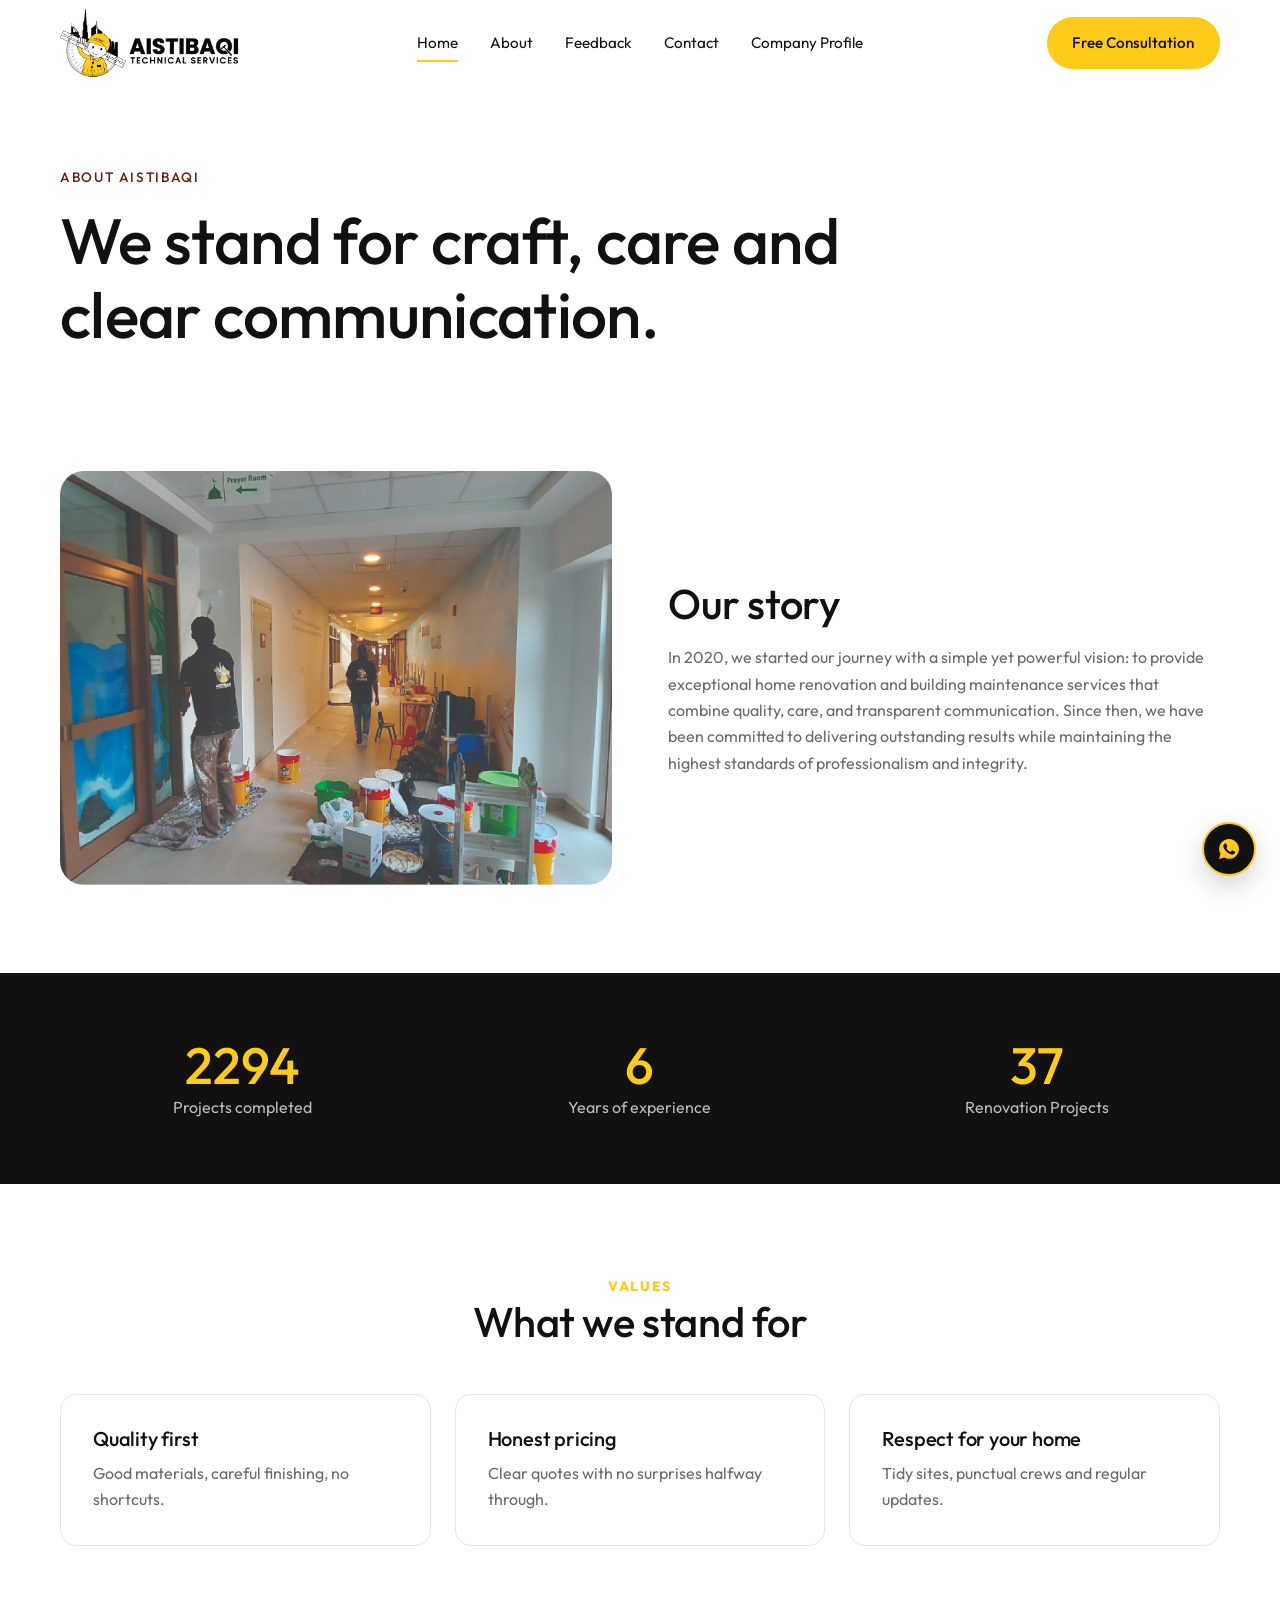
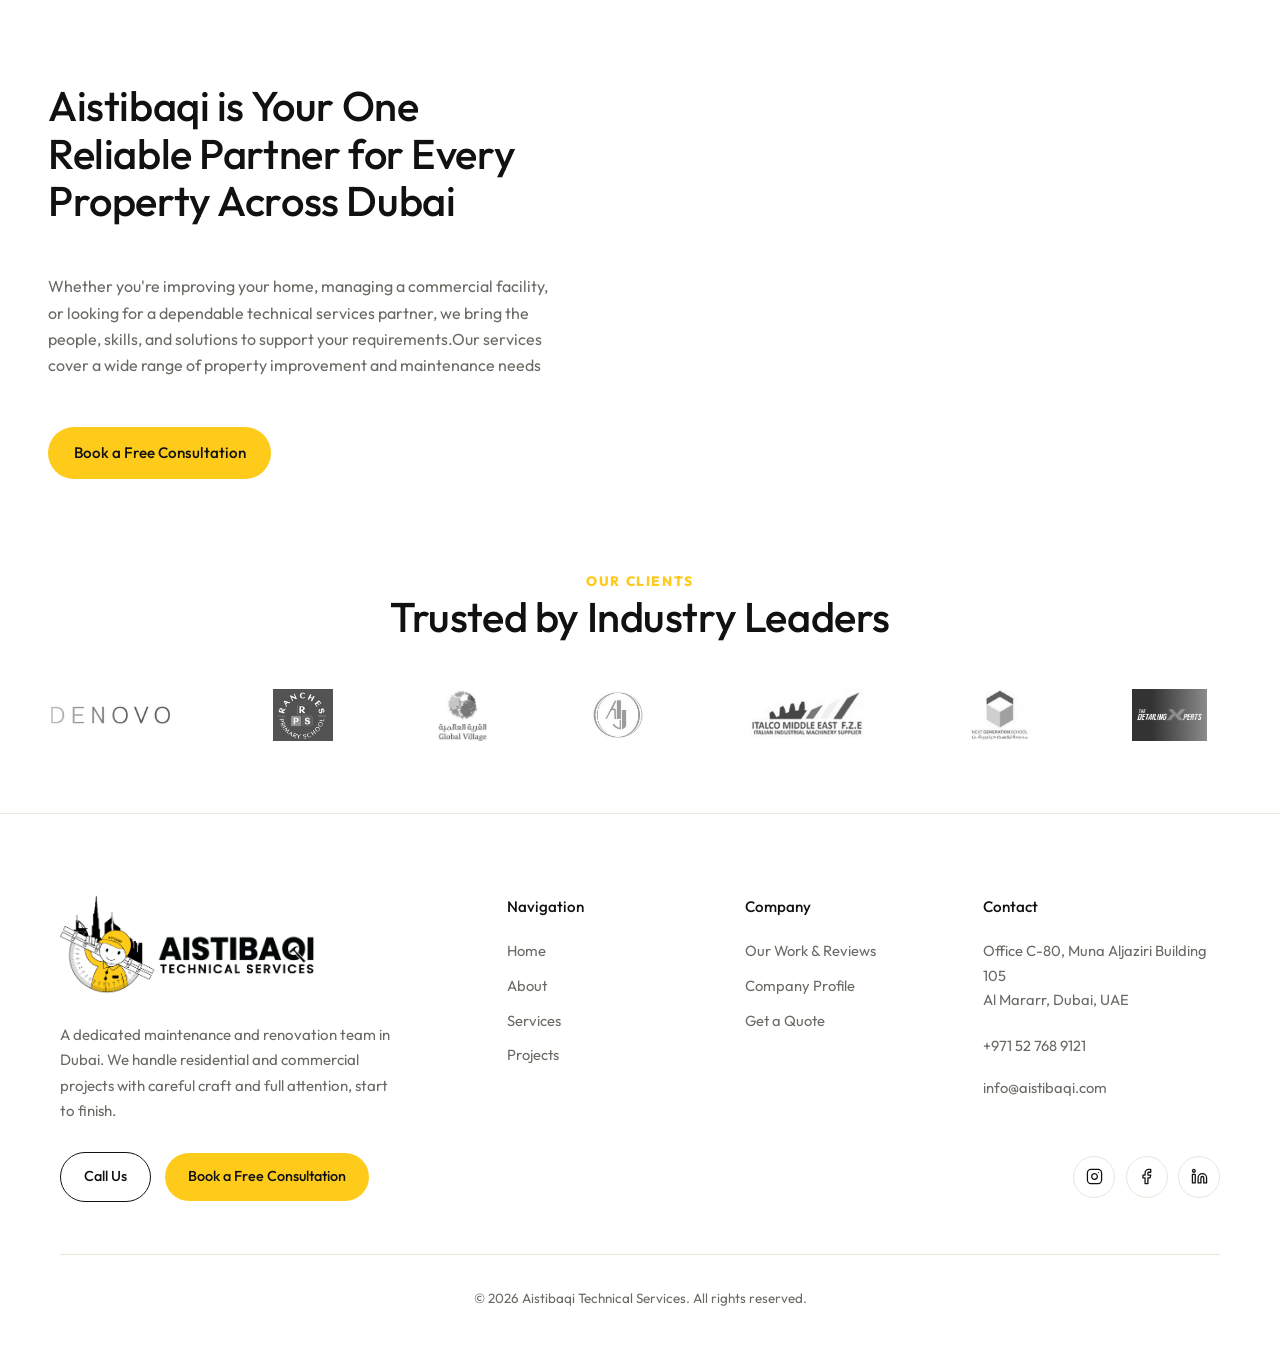
==== about.html @ c73f9abb "Add-AboutPage" ====
<!DOCTYPE html>
<html lang="en">
<head>
  <meta charset="UTF-8">
  <meta name="viewport" content="width=device-width, initial-scale=1">
  <title>Your Brand | Home Renovation</title>
  <link rel="preconnect" href="https://fonts.googleapis.com">
  <link rel="preconnect" href="https://fonts.gstatic.com" crossorigin>
  <link href="https://fonts.googleapis.com/css2?family=Outfit:wght@300;400;500;600&display=swap" rel="stylesheet">
  <link rel="stylesheet" href="css/style.css">
</head>
<body>

<header class="site-header">
  <div class="container nav">
    <a href="index.html" class="logo"><img src="images/logo-for-web.png" alt="Aistibaqi Technical Services Logo" style="width: 50%; height: auto;"></a>

    <nav class="nav-links">
      <a href="index.html" class="active">Home</a>
      <a href="about.html">About</a>
      <a href="feedback.html">Feedback</a>
      <a href="contact.html">Contact</a>
      <a href="files/company-profile.pdf" target="_blank" rel="noopener">Company Profile</a>
      <a href="contact.html" class="btn btn-yellow nav-cta-mobile">Free Consultation</a>
    </nav>

    <a href="contact.html" class="btn btn-yellow nav-cta">Free Consultation</a>

    <button class="nav-toggle" aria-label="Menu" aria-expanded="false"><span></span><span></span></button>
  </div>
</header>

<main>
  <section class="page-hero">
    <div class="container">
      <span class="eyebrow reveal">About Aistibaqi</span>
      <h1 class="reveal" style="--d:.1s">We stand for craft, care and clear communication.</h1>
    </div>
  </section>

  <section class="section">
    <div class="container split">
      <div class="reveal"><img class="rounded" src="images/about.jpg" alt="Our team at work"></div>
      <div class="reveal" style="--d:.15s">
        <h2>Our story</h2>
        <p>In 2020, we started our journey with a simple yet powerful vision: to provide exceptional home renovation and building maintenance services that combine quality, care, and transparent communication. Since then, we have been committed to delivering outstanding results while maintaining the highest standards of professionalism and integrity.</p>
      </div>
    </div>
  </section>

  <section class="stats">
    <div class="container stats-grid">
      <div class="reveal"><b data-count="2500">0</b><span>Projects completed</span></div>
      <div class="reveal" style="--d:.1s"><b data-count="6">0</b><span>Years of experience</span></div>
      <div class="reveal" style="--d:.2s"><b data-count="40">0</b><span>Renovation Projects</span></div>
    </div>
  </section>

  <section class="section">
    <div class="container">
      <div class="section-head reveal"><span class="eyebrow">Values</span><h2>What we stand for</h2></div>
      <div class="cards-3">
        <article class="card reveal"><h3>Quality first</h3><p>Good materials, careful finishing, no shortcuts.</p></article>
        <article class="card reveal" style="--d:.1s"><h3>Honest pricing</h3><p>Clear quotes with no surprises halfway through.</p></article>
        <article class="card reveal" style="--d:.2s"><h3>Respect for your home</h3><p>Tidy sites, punctual crews and regular updates.</p></article>
      </div>
    </div>
  </section>
</main>

<section>
  <div style=" padding:3rem 3rem;  max-width: 600px;"><h2>Aistibaqi is Your One Reliable Partner for Every Property Across Dubai</h2>
    <div style="padding: 3rem 0rem"><p>Whether you're improving your home, managing a commercial facility, or looking for a dependable technical services partner, we bring the people, skills, and solutions to support your requirements.Our services cover a wide range of property improvement and maintenance needs</p>
</div>
  <a href="contact.html" class="btn btn-yellow">Book a Free Consultation</a></div>
</section>

<!-- CLIENT LOGOS -->
  <section class="clients-section">
    <div class="container">
      <div class="section-head reveal">
        <span class="eyebrow">Our Clients</span>
        <h2>Trusted by Industry Leaders</h2>
      </div>
    </div>
    <div class="logo-marquee" aria-label="Our Clients">
      <div class="logo-track">
        <!-- Original set: replace src with your client logo files -->
        <div class="client-logo"><img src="images/client-1.jpg" alt="Client 1"></div>
        <div class="client-logo"><img src="images/client-2.jpg" alt="Client 2"></div>
        <div class="client-logo"><img src="images/client-3.jpg" alt="Client 3"></div>
        <div class="client-logo"><img src="images/client-4.jpg" alt="Client 4"></div>
        <div class="client-logo"><img src="images/client-5.jpg" alt="Client 5"></div>
        <div class="client-logo"><img src="images/client-6.jpg" alt="Client 6"></div>
        <div class="client-logo"><img src="images/client-7.jpg" alt="Client 7"></div>
        <div class="client-logo"><img src="images/client-8.jpg" alt="Client 8"></div>
        <div class="client-logo"><img src="images/client-9.jpg" alt="Client 9"></div>
        <div class="client-logo"><img src="images/client-10.jpg" alt="Client 10"></div>
        <div class="client-logo"><img src="images/client-11.jpg" alt="Client 11"></div>
        <div class="client-logo"><img src="images/client-12.jpg" alt="Client 12"></div>

        
        <!-- Duplicate set for seamless infinite scrolling (keep matching the first set) -->
        <div class="client-logo" aria-hidden="true"><img src="images/client-1.jpg" alt=""></div>
        <div class="client-logo" aria-hidden="true"><img src="images/client-2.jpg" alt=""></div>
        <div class="client-logo" aria-hidden="true"><img src="images/client-3.jpg" alt=""></div>
        <div class="client-logo" aria-hidden="true"><img src="images/client-4.jpg" alt=""></div>
        <div class="client-logo" aria-hidden="true"><img src="images/client-5.jpg" alt=""></div>
        <div class="client-logo" aria-hidden="true"><img src="images/client-6.jpg" alt=""></div>
        <div class="client-logo" aria-hidden="true"><img src="images/client-7.jpg" alt=""></div>
        <div class="client-logo" aria-hidden="true"><img src="images/client-8.jpg" alt=""></div>
        <div class="client-logo" aria-hidden="true"><img src="images/client-9.jpg" alt=""></div>
        <div class="client-logo" aria-hidden="true"><img src="images/client-10.jpg" alt=""></div>
        <div class="client-logo" aria-hidden="true"><img src="images/client-11.jpg" alt=""></div>
        <div class="client-logo" aria-hidden="true"><img src="images/client-12.jpg" alt=""></div>
      </div>
    </div>
  </section>

<!-- <footer class="site-footer">
  <div class="container footer-grid">
    <div>
      <a href="index.html" class="logo light">Your<span>Brand</span></a>
      <p>Thoughtful kitchen, bathroom and whole-home renovations.</p>
    </div>
    <div>
      <h4>Pages</h4>
      <a href="index.html">Home</a><a href="about.html">About</a>
      <a href="feedback.html">Feedback</a><a href="contact.html">Contact</a>
    </div>
    <div>
      <h4>Contact</h4>
      <p>hello@yourbrand.com<br>+00 000 0000000</p>
      <div class="socials">
        <a href="https://instagram.com/yourhandle" target="_blank" rel="noopener">Instagram</a>
        <a href="https://facebook.com/yourpage" target="_blank" rel="noopener">Facebook</a>
      </div>
    </div>
  </div>
  <div class="container copyright">© <span id="year"></span> Your Brand. All rights reserved.</div>
</footer> -->


<footer class="site-footer">
  <div class="container">
    <!-- Top 4-Column Row -->
    <div class="footer-top">
      <!-- Column 1: Logo & Description -->
      <div class="footer-brand reveal">
        <a href="index.html" class="footer-logo">
          <img src="images/logo-for-web.png" alt="Aistibaqi Technical Services">
        </a>
        <p class="footer-desc">
          A dedicated maintenance and renovation team in Dubai. We handle residential and commercial projects with careful craft and full attention, start to finish.
        </p>
      </div>

      <!-- Column 2: Navigation -->
      <div class="footer-col reveal" style="--d:.08s">
        <h4>Navigation</h4>
        <a href="index.html">Home</a>
        <a href="about.html">About</a>
        <a href="index.html#services">Services</a>
        <a href="index.html#work">Projects</a>
      </div>

      <!-- Column 3: Company -->
      <div class="footer-col reveal" style="--d:.16s">
        <h4>Company</h4>
        <a href="feedback.html">Our Work & Reviews</a>
        <a href="files/Company-Profile.pdf" target="_blank" rel="noopener">Company Profile</a>
        <a href="contact.html">Get a Quote</a>
      </div>

      <!-- Column 4: Contact -->
      <div class="footer-col footer-contact-col reveal" style="--d:.24s">
        <h4>Contact</h4>
        <p class="footer-address">
          Office C-80, Muna Aljaziri Building 105<br>
          Al Mararr, Dubai, UAE
        </p>
        <a href="tel:+971527689121" class="footer-spaced">+971 52 768 9121</a>
        <a href="mailto:info@aistibaqi.com" class="footer-spaced">info@aistibaqi.com</a>
      </div>
    </div>

    <!-- Action Bar: Buttons on Left (aligned under logo text) + Social Icons on Right -->
    <div class="footer-action-row reveal" style="--d:.15s">
      <div class="footer-buttons">
        <a href="tel:+971527689121" class="btn btn-ghost">Call Us</a>
        <a href="contact.html" class="btn btn-yellow">Book a Free Consultation</a>
      </div>

      <div class="footer-circles">
        <a href="https://instagram.com/aistibaqi" target="_blank" rel="noopener" aria-label="Instagram">
          <svg viewBox="0 0 24 24" width="17" height="17" fill="none" stroke="currentColor" stroke-width="1.8" stroke-linecap="round" stroke-linejoin="round" aria-hidden="true">
            <rect x="2" y="2" width="20" height="20" rx="5" ry="5"></rect>
            <path d="M16 11.37A4 4 0 1 1 12.63 8 4 4 0 0 1 16 11.37z"></path>
            <line x1="17.5" y1="6.5" x2="17.51" y2="6.5"></line>
          </svg>
        </a>
        <a href="https://facebook.com/aistibaqi" target="_blank" rel="noopener" aria-label="Facebook">
          <svg viewBox="0 0 24 24" width="17" height="17" fill="none" stroke="currentColor" stroke-width="1.8" stroke-linecap="round" stroke-linejoin="round" aria-hidden="true">
            <path d="M18 2h-3a5 5 0 0 0-5 5v3H7v4h3v8h4v-8h3l1-4h-4V7a1 1 0 0 1 1-1h3z"></path>
          </svg>
        </a>
        <a href="https://linkedin.com" target="_blank" rel="noopener" aria-label="LinkedIn">
          <svg viewBox="0 0 24 24" width="17" height="17" fill="none" stroke="currentColor" stroke-width="1.8" stroke-linecap="round" stroke-linejoin="round" aria-hidden="true">
            <path d="M16 8a6 6 0 0 1 6 6v7h-4v-7a2 2 0 0 0-2-2 2 2 0 0 0-2 2v7h-4v-7a6 6 0 0 1 6-6z"></path>
            <rect x="2" y="9" width="4" height="12"></rect>
            <circle cx="4" cy="4" r="2"></circle>
          </svg>
        </a>
      </div>
    </div>

    <!-- Bottom Centered Copyright -->
    <div class="copyright reveal" style="--d:.2s">
      © <span id="year"></span> Aistibaqi Technical Services. All rights reserved.
    </div>
  </div>
</footer>

<!-- Floating WhatsApp Button -->
<a href="https://wa.me/971527689121" class="whatsapp-float" target="_blank" rel="noopener" aria-label="Chat on WhatsApp">
  <svg viewBox="0 0 24 24" width="24" height="24" fill="currentColor" aria-hidden="true">
    <path d="M12.04 2C6.58 2 2.13 6.45 2.13 11.91c0 1.75.46 3.45 1.32 4.95L2.05 22l5.25-1.38c1.45.79 3.08 1.21 4.74 1.21 5.46 0 9.91-4.45 9.91-9.91C21.95 6.45 17.5 2 12.04 2zm5.82 14.01c-.24.68-1.41 1.3-1.95 1.38-.5.08-1.13.11-1.83-.11-.42-.13-.96-.31-1.65-.61-2.9-1.25-4.8-4.18-4.94-4.37-.15-.19-1.18-1.57-1.18-3s.75-2.13 1.01-2.42c.27-.29.58-.36.77-.36.19 0 .39 0 .56.01.18.01.42-.07.66.5.24.58.82 2 .89 2.15.07.15.12.32.02.51-.1.19-.15.31-.29.48-.15.17-.31.38-.44.51-.15.15-.3.31-.13.61.17.29.76 1.25 1.63 2.02 1.12 1 2.06 1.31 2.35 1.46.29.15.46.12.63-.07.17-.19.73-.85.92-1.14.19-.29.39-.24.66-.15.27.1 1.7.8 1.99.95.29.15.49.22.56.34.07.12.07.7-.17 1.38z"/>
  </svg>
</a>


<script src="js/main.js"></script>
</body>
</html>
---- css/style.css ----
:root{
  --yellow:#ffcb1b; --black:#111111; --accent:#661F07;
  --bg:#ffffff; --alt:#f7f5ef; --muted:#6a6a64; --line:#e9e6dc;
  --radius:16px; --ease:cubic-bezier(.2,.7,.2,1);
}
*{box-sizing:border-box;margin:0;padding:0}
html{scroll-behavior:smooth}
body{font-family:'Outfit',sans-serif;font-weight:400;color:var(--black);background:var(--bg);line-height:1.65}
img{max-width:100%;display:block}
a{color:inherit;text-decoration:none}
.container{width:min(1160px,92%);margin-inline:auto}
.narrow{width:min(680px,92%)}
.center{text-align:center;margin-top:2rem}

/* Scroll reveal */
.reveal{opacity:0;transform:translateY(26px);transition:opacity .9s var(--ease),transform .9s var(--ease);transition-delay:var(--d,0s)}
.reveal.in{opacity:1;transform:none}

h1,h2,h3{font-weight:500;line-height:1.15;letter-spacing:-.01em}
h1{font-size:clamp(2.3rem,5.5vw,4rem)}
h1 em{font-style:normal;background:linear-gradient(transparent 62%,var(--yellow) 62%)}
h2{font-size:clamp(1.8rem,3.5vw,2.6rem)}
h3{font-size:1.25rem}
p{color:var(--muted)}
.lead{font-size:1.15rem;max-width:520px;margin:1.2rem 0 2rem}
.eyebrow{display:inline-block;font-size:.85rem;font-weight:500;letter-spacing:.12em;text-transform:uppercase;color:var(--accent);margin-bottom:1rem}

/* Buttons */
.btn{display:inline-block;padding:.85rem 1.6rem;border-radius:999px;font-weight:500;font-size:.95rem;transition:transform .3s var(--ease),background .3s,box-shadow .3s,color .3s}
.btn:hover{transform:translateY(-3px)}
.btn-yellow{background:var(--yellow);color:var(--black)}
.btn-yellow:hover{box-shadow:0 10px 24px rgba(255,203,27,.45)}
.btn-black{background:var(--black);color:#fff}
.btn-black:hover{background:var(--accent)}
.btn-ghost{border:1.5px solid var(--black)}
.btn-ghost:hover{background:var(--black);color:#fff}
.actions{display:flex;gap:1rem;flex-wrap:wrap}

/* Header */
.site-header{position:static;top:0;z-index:50;background:rgba(255, 255, 255, 0.635);backdrop-filter:blur(12px);transition:box-shadow .3s,padding .3s}
.site-header.scrolled{box-shadow:0 2px 20px rgba(0,0,0,.06)}
.nav{display:grid;grid-template-columns:1fr auto 1fr;align-items:center;padding:0.5rem 0 0.3rem 0}
.nav .nav-cta{justify-self:end}
.nav-cta-mobile{display:none}
.logo span{color:var(--accent)}
.logo.light{color:#fff}
.logo.light span{color:var(--yellow)}
.logo img {
  width: clamp(180px, 10vw + 50px, 220px); /* MIN 80px, MAX 140px */
  height: auto;                          /* Keeps proportions intact */
  display: block;
}
.nav-links{display:flex;align-items:center;gap:2rem}
.nav-links a:not(.btn){position:relative;font-size:.95rem}
.nav-links a:not(.btn)::after{content:"";position:absolute;left:0;bottom:-6px;height:2px;width:0;background:var(--yellow);transition:width .35s var(--ease)}
.nav-links a:not(.btn):hover::after,.nav-links a.active::after{width:100%}
.nav-toggle{display:none;flex-shrink:0;background:none;border:0;width:32px;height:32px;position:relative;cursor:pointer}
.nav-toggle span{position:absolute;left:4px;right:4px;height:2px;background:var(--black);transition:.3s var(--ease)}
.nav-toggle span:first-child{top:11px}
.nav-toggle span:last-child{top:19px}
.nav-toggle[aria-expanded="true"] span:first-child{top:15px;transform:rotate(45deg)}
.nav-toggle[aria-expanded="true"] span:last-child{top:15px;transform:rotate(-45deg)}

/* Hero */
.hero{padding:0.5rem 0 5rem}
.hero-grid{display:grid;grid-template-columns:1.05fr 1fr;gap:3.5rem;align-items:start; margin-top:4rem}
.hero h1{font-size:clamp(2rem, 4.5vw, 2.5rem);line-height:1;font-weight:600;line-height:1.1}
.lead {font-size:1rem;line-height:1.4}
.hero-media{position:relative;max-width:500px;width:100%;justify-self:center; align-items:center;margin-top:2rem}
.hero-media img{width:100%;object-fit:cover;border-radius:8px;background:var(--alt)}
.badge{position:absolute;left:-1.5rem;bottom:2rem;background:var(--yellow);padding:1.1rem 1.4rem;border-radius:var(--radius);display:flex;flex-direction:column;box-shadow:0 14px 34px rgba(0,0,0,.14)}
.badge strong{font-size:2rem;font-weight:600;line-height:1}
.badge span{font-size:.85rem}
.float{animation:float 5s ease-in-out infinite}
@keyframes float{50%{transform:translateY(-10px)}}


/* Hero Stats Bar */
.hero-stats{padding:2.5rem 0 3.5rem}
.hero-stats-grid{display:flex;justify-content:space-between;align-items:center;flex-wrap:wrap;gap:1.5rem 2.5rem}
.stat-item{display:flex;align-items:baseline;gap:.55rem}
.stat-item b{font-size:1.75rem;font-weight:600;color:var(--yellow);line-height:1}
.stat-item span{font-size:1.05rem;font-weight:400;color:var(--black)}

/* Sections */
.section{padding:5.5rem 0}
.section.alt{background:var(--alt)}
.section-head{margin-bottom:3rem; text-align:center}
.section-head span{color:#ffcb1b; margin:0 ;padding: 0; font-weight: 800}
.page-hero{padding:5rem 0 2rem}
.page-hero h1{max-width:780px}

.cards-3{display:grid;grid-template-columns:repeat(3,1fr);gap:1.5rem}
.card{padding:2rem;border:1px solid var(--line);border-radius:var(--radius);background:#fff;transition:transform .4s var(--ease),border-color .3s,box-shadow .4s}
.card:hover{transform:translateY(-6px);border-color:var(--yellow);box-shadow:0 18px 40px rgba(0,0,0,.07)}
.card h3{margin-bottom:.6rem}
.icon{width:44px;height:44px;border-radius:50%;background:var(--yellow);display:grid;place-items:center;font-weight:500;margin-bottom:1.2rem}

/* Service Cards & Read... Link */
.service-container{display:grid; padding:0 3rem}
.service-card{display:flex;flex-direction:column;align-items:flex-start}
.service-list{list-style:none;margin:.4rem 0 1.5rem;display:grid;gap:.45rem;color:var(--muted);font-size:.95rem;line-height:1.5}
.service-list li{position:relative;padding-left:1.1rem}
.service-list li::before{content:"•";position:absolute;left:0;color:var(--black);font-weight:600}
.read-more{margin-top:auto;display:inline-block;color:var(--muted);font-weight:500;font-size:.95rem;padding-bottom:2px;border-bottom:2px solid var(--yellow);transition:color .3s}
.read-more:hover{color:var(--black)}
/* 3-Column Services Grid with Centered Last Card */
.cards-3{display:grid;grid-template-columns:repeat(3,1fr);gap:1.5rem}
#services .cards-3{grid-template-columns:repeat(6,1fr)}
#services .service-card{grid-column:span 2}
#services .service-card:last-child:nth-child(3n + 1){grid-column:3 / span 2}

/* macOS Window Pop-Up Scroll Animation */
#services .service-card.reveal{
  opacity:0;
  transform-origin:bottom center;
  transform:perspective(900px) translateY(55px) scale(.72);
  transition:
    opacity .55s cubic-bezier(.22,1,.36,1),
    transform .75s cubic-bezier(.34,1.56,.64,1),
    border-color .3s,
    box-shadow .4s;
  transition-delay:var(--d,0s);
}
#services .service-card.reveal.in{
  opacity:1;
  transform:perspective(900px) translateY(0) scale(1);
}
#services .service-card.reveal.in:hover{
  transform:translateY(-6px) scale(1.01);
  transition-delay:0s;
}

/* Responsive adjustments for the 6-column grid */
@media(max-width:900px){
  #services .cards-3{grid-template-columns:repeat(2,1fr)}
  #services .service-card,
  #services .service-card:last-child:nth-child(3n + 1){grid-column:span 1}
}
@media(max-width:560px){
  #services .cards-3{grid-template-columns:1fr}
}

/* Client Logo Marquee */
.clients-section{padding:2.5rem 0 4.5rem;overflow:hidden}
.clients-title{text-align:center;font-size:1.45rem;font-weight:500;margin-bottom:2.2rem;color:var(--black)}
.logo-marquee{position:relative;width:100%;overflow:hidden;mask-image:linear-gradient(to right,transparent,black 10%,black 90%,transparent);-webkit-mask-image:linear-gradient(to right,transparent,black 10%,black 90%,transparent)}
.logo-track{display:flex;width:max-content;animation:marquee 24s linear infinite}
.logo-marquee:hover .logo-track{animation-play-state:paused}
.client-logo{flex:0 0 auto;display:grid;place-items:center;padding:0 3.2rem}
.client-logo img{height:52px;width:auto;max-width:150px;object-fit:contain;filter:grayscale(100%);opacity:.8;transition:filter .3s,opacity .3s}
.client-logo:hover img{filter:grayscale(0%);opacity:1}
@keyframes marquee{
  0%{transform:translateX(0)}
  100%{transform:translateX(-50%)}
}

@media(max-width:768px){
  .hero-stats-grid{justify-content:center;gap:1.25rem 2rem}
  .client-logo{padding:0 2rem}
}


/* Projects (3-Column Portrait 3D Flip Cards) */
.grid-projects{
  display:grid;
  grid-template-columns:repeat(6,1fr);
  gap:1.5rem;
  max-width:1040px;
  margin:0 auto;
}
.project-flip{
  grid-column:span 2;
  perspective:1200px;
  aspect-ratio:3/4; /* Portrait orientation */
  cursor:pointer;
  outline:none;
}
/* Center the 4th project card on the second row */
.project-flip:last-child:nth-child(3n + 1){
  grid-column:3 / span 2;
}

.project-flip-inner{
  position:relative;
  width:100%;
  height:100%;
  transition:transform .75s cubic-bezier(.22,1,.36,1);
  transform-style:preserve-3d;
}

.project-flip:hover .project-flip-inner,
.project-flip:focus-visible .project-flip-inner,
.project-flip.flipped .project-flip-inner{
  transform:rotateY(180deg);
}

.project-front,
.project-back{
  position:absolute;
  inset:0;
  border-radius:20px;
  backface-visibility:hidden;
  -webkit-backface-visibility:hidden;
  overflow:hidden;
}

/* Front: Photo + Title Overlay */
.project-front{
  background:#ddd;
}
.project-front img{
  width:100%;
  height:100%;
  object-fit:cover;
}
.project-front-title{
  position:absolute;
  left:0;
  right:0;
  bottom:0;
  padding:1.2rem 1.25rem;
  color:#ffffff;
  font-size:1rem;
  font-weight:500;
  background:linear-gradient(transparent,rgba(0,0,0,.7));
}

/* Back: Solid Brand Yellow Block (#ffcb1b) */
.project-back{
  background:var(--yellow);
  color:var(--black);
  transform:rotateY(180deg);
  padding:1.35rem 1.25rem;
  display:flex;
  flex-direction:column;
  justify-content:center;
  align-items:center;
  text-align:center;
  box-shadow:0 16px 36px rgba(0,0,0,.08);
  overflow-y:auto;
}
.project-back h3{
  font-size:1.05rem;
  font-weight:600;
  color:var(--black);
  margin-bottom:.35rem;
  line-height:1.25;
}
.project-meta{
  font-size:.8rem;
  color:var(--black);
  margin-bottom:.6rem;
}
.project-meta strong{
  font-weight:600;
}
.project-desc{
  font-size:.82rem;
  line-height:1.48;
  color:var(--black);
}

/* Tablet: 2 cards per row */
@media(max-width:900px){
  .grid-projects{
    grid-template-columns:repeat(2,1fr);
    max-width:680px;
  }
  .project-flip,
  .project-flip:last-child:nth-child(3n + 1){
    grid-column:span 1;
  }
}

/* Mobile: 1 portrait card per row */
@media(max-width:580px){
  .grid-projects{
    grid-template-columns:1fr;
    max-width:340px;
  }
}

/* Steps */
.steps{display:grid;grid-template-columns:repeat(4,1fr);gap:1.5rem}
.step b{display:grid;place-items:center;width:46px;height:46px;border-radius:50%;background:var(--black);color:var(--yellow);font-weight:500;margin-bottom:1rem;transition:background .3s,color .3s}
.step:hover b{background:var(--yellow);color:var(--black)}
.step h3{margin-bottom:.4rem}

/* Quote */
.quote-band{color:#000000;padding:5rem 0;text-align:center}
.quote-band p{color:#000000;font-size:clamp(.4rem,3vw,1rem);font-weight:300;max-width:800px;margin:0 auto 1.2rem}
.quote-band span{color:var(--yellow);font-size:.95rem}

/* CLIENT FEEDBACK */
/* Stacked Review Cards (Inspiration Style) */
.review-deck-wrap{
  max-width:720px;
  margin:0 auto;
  padding-bottom:1.25rem;
}
.review-deck{
  position:relative;
  isolation:isolate;
}

/* Tilted stacked sheets behind the active card */
.deck-sheet{
  position:absolute;
  inset:0;
  background:#ffffff;
  border:1px solid var(--line);
  box-shadow:0 12px 30px rgba(0,0,0,.05);
  pointer-events:none;
  transition:transform .45s var(--ease);
}
.sheet-1{
  z-index:-1;
  transform:translate(10px, 12px) rotate(-1.2deg);
}
.sheet-2{
  z-index:-2;
  transform:translate(-6px, 22px) rotate(1.4deg);
}

/* Active Front Card */
.review-card{
  display:none;
  background:#ffffff;
  border:1px solid var(--line);
  padding:2.3rem 2.6rem 2rem; 
  box-shadow:0 20px 50px rgba(0,0,0,.06);
  min-height:290px; 
  flex-direction:column;
  justify-content:space-between;
  animation:cardFadeIn .45s var(--ease);
}
.review-card.active{
  display:flex;
}
@keyframes cardFadeIn{
  from{opacity:0;transform:translateY(10px) scale(.99)}
  to{opacity:1;transform:none}
}

.quote-mark{
  font-family:Georgia, serif;
  font-size:4.2rem;
  font-weight:700;
  line-height:.8;
  color:var(--yellow);
  margin-bottom:1.2rem;
  user-select:none;
}

.review-text{
  font-size:clamp(1rem, 1.5vw, 1.15rem); 
  font-weight:400;
  line-height:1.6;
  color:var(--black);
  margin:0 0 1.8rem;
}

.review-footer{
  display:flex;
  justify-content:space-between;
  align-items:flex-end;
  gap:1.5rem;
  flex-wrap:wrap;
}

.reviewer{
  display:flex;
  align-items:center;
  gap:.95rem;
}
.reviewer img{
  width:50px;
  height:50px;
  border-radius:50%;
  object-fit:cover;
  border:2px solid var(--yellow);
  background:var(--alt);
  flex-shrink:0;
}
.reviewer strong{
  display:block;
  font-size:1rem;
  font-weight:600;
  color:var(--black);
  line-height:1.3;
}
.reviewer span{
  display:block;
  font-size:.86rem;
  color:var(--muted);
  margin-top:.15rem;
}

.review-source{
  display:inline-flex;
  align-items:center;
  gap:.45rem;
  font-size:.92rem;
  font-weight:500;
  color:var(--black);
  padding-bottom:.35rem;
  border-bottom:2px solid var(--yellow);
  transition:transform .25s var(--ease), color .25s;
}
.review-source span{
  transition:transform .25s var(--ease);
}
.review-source:hover span{
  transform:translateX(4px);
}

/* <> Controls */
.review-controls{
  margin-top:2.6rem;
  display:flex;
  justify-content:center;
  align-items:center;
  gap:1.25rem;
}
.review-nav{
  width:44px;
  height:44px;
  border-radius:50%;
  border:1.5px solid var(--line);
  background:#ffffff;
  color:var(--black);
  font-family:inherit;
  font-size:1.15rem;
  font-weight:500;
  display:grid;
  place-items:center;
  cursor:pointer;
  transition:background .25s, border-color .25s, transform .25s var(--ease);
}
.review-nav:hover{
  background:var(--yellow);
  border-color:var(--yellow);
  transform:translateY(-2px);
}
.review-counter{
  font-size:.9rem;
  color:var(--muted);
  letter-spacing:.05em;
}
.review-counter b{
  color:var(--black);
  font-weight:600;
}

@media(max-width:640px){
  .review-card{
    padding:2.2rem 1.6rem 2rem;
    min-height:auto;
  }
  .sheet-1{transform:translate(5px, 8px) rotate(-1deg)}
  .sheet-2{transform:translate(-4px, 15px) rotate(1.1deg)}
}

/* CTA */
.cta{background:var(--yellow);padding:4rem 0}
.cta-inner{display:flex;justify-content:space-between;align-items:center;gap:2rem;flex-wrap:wrap}

/* Split + stats */
.split{display:grid;grid-template-columns:1fr 1fr;gap:3.5rem;align-items:center}
.split p{margin-top:1rem}
.rounded{border-radius:24px;width:100%;aspect-ratio:4/3;object-fit:cover;background:var(--alt)}
.stats{background:var(--black);color:#fff;padding:4rem 0}
.stats-grid{display:grid;grid-template-columns:repeat(3,1fr);text-align:center;gap:2rem}
.stats b{display:block;font-size:3.2rem;font-weight:500;color:var(--yellow);line-height:1.1}
.stats span{color:#bdbdb5}

/* Forms */
.form{display:grid;gap:1.2rem}
.form label{display:grid;gap:.4rem;font-size:.9rem;font-weight:500}
.form input,.form select,.form textarea{font:inherit;font-weight:400;padding:.85rem 1rem;border:1.5px solid var(--line);border-radius:12px;background:#fff;transition:border-color .3s,box-shadow .3s}
.form input:focus,.form select:focus,.form textarea:focus{outline:0;border-color:var(--yellow);box-shadow:0 0 0 4px rgba(255,203,27,.25)}
.form .btn{border:0;cursor:pointer;justify-self:start;font-family:inherit}
.info p{margin-top:1.2rem}
.info b{color:var(--black);font-weight:500}

/* Social feed */
.feed{display:grid;grid-template-columns:repeat(3,1fr);gap:1.2rem}
.post{position:relative;display:block;overflow:hidden;border-radius:var(--radius);aspect-ratio:1;background:var(--alt)}
.post img{width:100%;height:100%;object-fit:cover;transition:transform .8s var(--ease)}
.post:hover img{transform:scale(1.07)}
.post .cap{position:absolute;inset:0;display:flex;align-items:flex-end;padding:1.1rem;color:#fff;font-size:.9rem;background:linear-gradient(transparent 40%,rgba(102,31,7,.88));opacity:0;transition:opacity .4s}
.post:hover .cap{opacity:1}
.skeleton{background:linear-gradient(90deg,#eee,#f7f7f7,#eee);background-size:200% 100%;animation:shimmer 1.4s infinite}
@keyframes shimmer{to{background-position:-200% 0}}

/* Header Smooth Hide/Show Transition */
.site-header{
  position:sticky;
  top:0;
  z-index:50;
  background:rgba(255,255,255,.88);
  backdrop-filter:blur(12px);
  transition:transform .45s cubic-bezier(.22,1,.36,1), opacity .35s ease, box-shadow .3s;
}
.site-header.scrolled{box-shadow:0 2px 20px rgba(0,0,0,.06)}
.site-header.hidden{
  transform:translateY(-105%);
  opacity:0;
  pointer-events:none;
}

/* Footer */
/* Footer with Light-Theme Background Image & Text Overlay */
.site-footer{
  position:relative;
  overflow:hidden;
  background-color:var(--bg);
  /* background-image:
    linear-gradient(rgba(255, 255, 255, 0.74), rgba(255, 255, 255, 0.74)),
    url("/images/footer-image.png"); */
  background-size:cover;
  background-position:center bottom;
  background-repeat:no-repeat;
  color:var(--black);
  border-top:1px solid var(--line);
  padding:5rem 0 2.5rem;
}
.site-footer .container{
  position:relative;
  z-index:1;
}

/* Top 4 Columns (Logo wider on left, 3 evenly distributed columns on right) */
.footer-top{
  display:grid;
  grid-template-columns:2.1fr 1fr 1fr 1.25fr;
  gap:3rem;
  align-items:start;
}
.footer-logo{
  display:inline-block;
  margin-bottom:1.25rem;
}
.footer-logo img{
  height:100px;
  width:auto;
  display:block;
}
.footer-desc{
  color:var(--muted);
  font-size:.94rem;
  font-weight:400;
  line-height:1.7;
  max-width:340px;
}

.site-footer h4{
  color:var(--black);
  font-size:.95rem;
  font-weight:500;
  letter-spacing:0;
  text-transform:none;
  margin-bottom:1.25rem;
}
.footer-col a,
.footer-address{
  display:block;
  width:fit-content;
  color:var(--muted);
  font-size:.92rem;
  font-weight:400;
  line-height:1.65;
  margin-bottom:.65rem;
  transition:color .25s ease;
}
.footer-col a:hover{
  color:var(--black);
}
.footer-contact-col .footer-address{
  margin-bottom:1.35rem;
}
.footer-contact-col .footer-spaced{
  margin-bottom:1.15rem; color:var(--muted)
}

.footer-spaced a{
  color:var(--muted);
}
/* Middle 3 Columns: Call us, Email us, Follow */
.footer-mid{
  margin-top:4.25rem;
  display:grid;
  grid-template-columns:1fr auto 1fr;
  align-items:end;
  gap:2rem;
}
.footer-label{
  display:block;
  color:var(--muted);
  font-size:.82rem;
  font-weight:400;
  margin-bottom:.55rem;
}
.footer-big-link{
  display:inline-block;
  color:var(--muted);
  font-size:clamp(1.15rem, 2vw, 1.4rem);
  font-weight:400;
  letter-spacing:-.01em;
  transition:color .25s ease;
}
.footer-big-link:hover{
  color:var(--accent);
}
.footer-follow{
  justify-self:end;
}
.footer-circles{
  display:flex;
  align-items:center;
  gap:.65rem;
}
.footer-circles a{
  width:40px;
  height:40px;
  border-radius:50%;
  border:1px solid var(--line);
  color:var(--black);
  font-size:.75rem;
  font-weight:500;
  letter-spacing:.03em;
  display:grid;
  place-items:center;
  transition:background .25s ease, border-color .25s ease, transform .25s var(--ease);
}
.footer-circles a:hover{
  background:var(--yellow);
  border-color:var(--yellow);
  transform:translateY(-2px);
}

/* Bottom Centered Copyright */
.copyright{
  margin-top:3.25rem;
  padding-top:2rem;
  border-top:1px solid var(--line);
  text-align:center;
  font-size:.84rem;
  font-weight:400;
  color:var(--muted);
}

/* Responsive */
@media(max-width:960px){
  .footer-top{
    grid-template-columns:1fr 1fr;
    gap:2.5rem 2rem;
  }
  .footer-brand{
    grid-column:1 / -1;
  }
  .footer-mid{
    grid-template-columns:1fr;
    gap:1.75rem;
  }
  .footer-follow{
    justify-self:start;
  }
}
@media(max-width:560px){
  .footer-top{
    grid-template-columns:1fr;
    gap:2rem;
  }
}

/* Floating WhatsApp Button */
.whatsapp-float{
  position:fixed;
  right:1.5rem;
  bottom:1.5rem;
  z-index:60;
  width:54px;
  height:54px;
  border-radius:50%;
  background:var(--black);
  color:var(--yellow);
  border:2px solid var(--yellow);
  display:grid;
  place-items:center;
  box-shadow:0 10px 26px rgba(0,0,0,.18);
  transition:transform .3s var(--ease),background .3s,color .3s;
}
.whatsapp-float:hover{
  transform:translateY(-4px) scale(1.04);
  background:var(--yellow);
  color:var(--black);
}

/* FOOTER BUTTONS CSS */
/* Action Bar: Buttons under Logo Text + Aligned Social Icons */
.footer-action-row{
  margin-top:1.75rem;
  display:flex;
  justify-content:space-between;
  align-items:center;
  flex-wrap:wrap;
  gap:1.5rem;
}
.footer-buttons{
  display:flex;
  align-items:center;
  flex-wrap:wrap;
  gap:.85rem;
}
.footer-buttons .btn{
  padding:.75rem 1.45rem;
  font-size:.9rem;
}

.footer-circles{
  display:flex;
  align-items:center;
  gap:.65rem;
}
.footer-circles a{
  width:42px;
  height:42px;
  border-radius:50%;
  border:1px solid var(--line);
  color:var(--black);
  display:grid;
  place-items:center;
  transition:background .25s ease, border-color .25s ease, transform .25s var(--ease);
}
.footer-circles a:hover{
  background:var(--yellow);
  border-color:var(--yellow);
  transform:translateY(-2px);
}

@media(max-width:960px){
  .footer-top{
    grid-template-columns:1fr 1fr;
    gap:2.5rem 2rem;
  }
  .footer-brand{
    grid-column:1 / -1;
  }
}

/* FOOTER BUTTON ENDS HERE */

@media(max-width:768px){
  .footer-grid{grid-template-columns:1fr;gap:2.5rem}
  .copyright{flex-direction:column;align-items:flex-start}
}


/* Responsive */
@media(max-width:900px){
  .hero-grid,.split{grid-template-columns:1fr}
  .cards-3,.grid-projects,.feed{grid-template-columns:repeat(2,1fr)}
  .steps{grid-template-columns:repeat(2,1fr)}
  .footer-grid{grid-template-columns:1fr}
  .badge{left:1rem}
  .nav-toggle{display:block}
  .nav-links{position:absolute;top:100%;left:0;right:0;flex-direction:column;align-items:flex-start;gap:1.2rem;padding:1.5rem 4%;background:#fff;border-bottom:1px solid var(--line);clip-path:inset(0 0 100% 0);transition:clip-path .45s var(--ease)}
  .nav-links.open{clip-path:inset(0)}
}
@media(max-width:1020px){
  .nav{display:flex;justify-content:space-between}
  .nav-cta{display:none}
  .nav-cta-mobile{display:inline-block}
  .nav-toggle{display:block}
  .nav-links{position:absolute;top:100%;left:0;right:0;flex-direction:column;align-items:flex-start;gap:1.2rem;padding:1.5rem 4%;background:#fff;border-bottom:1px solid var(--line);clip-path:inset(0 0 100% 0);transition:clip-path .45s var(--ease)}
  .nav-links.open{clip-path:inset(0)}
}
@media(max-width:560px){
  .cards-3,.grid-projects,.feed,.steps,.stats-grid{grid-template-columns:1fr}
}
@media(prefers-reduced-motion:reduce){
  *{animation:none!important;transition:none!important}
  .reveal{opacity:1;transform:none}
}
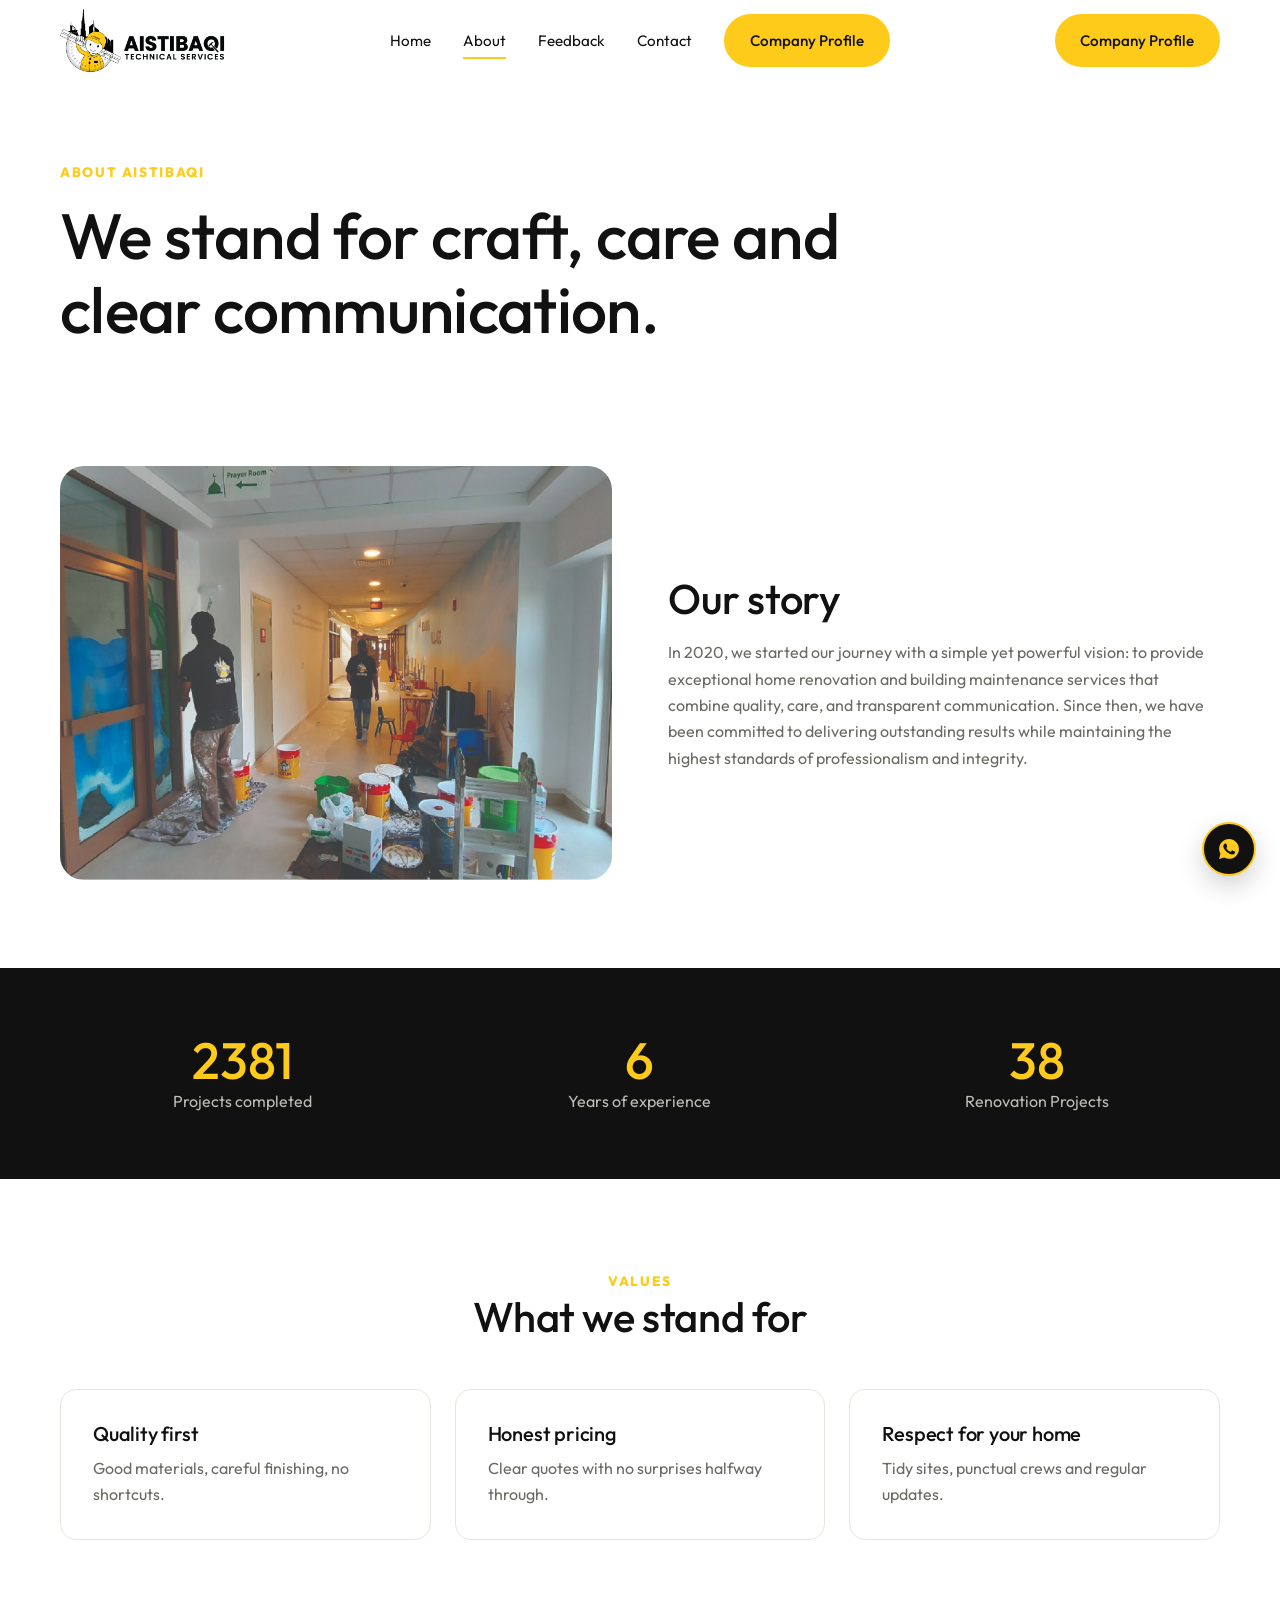
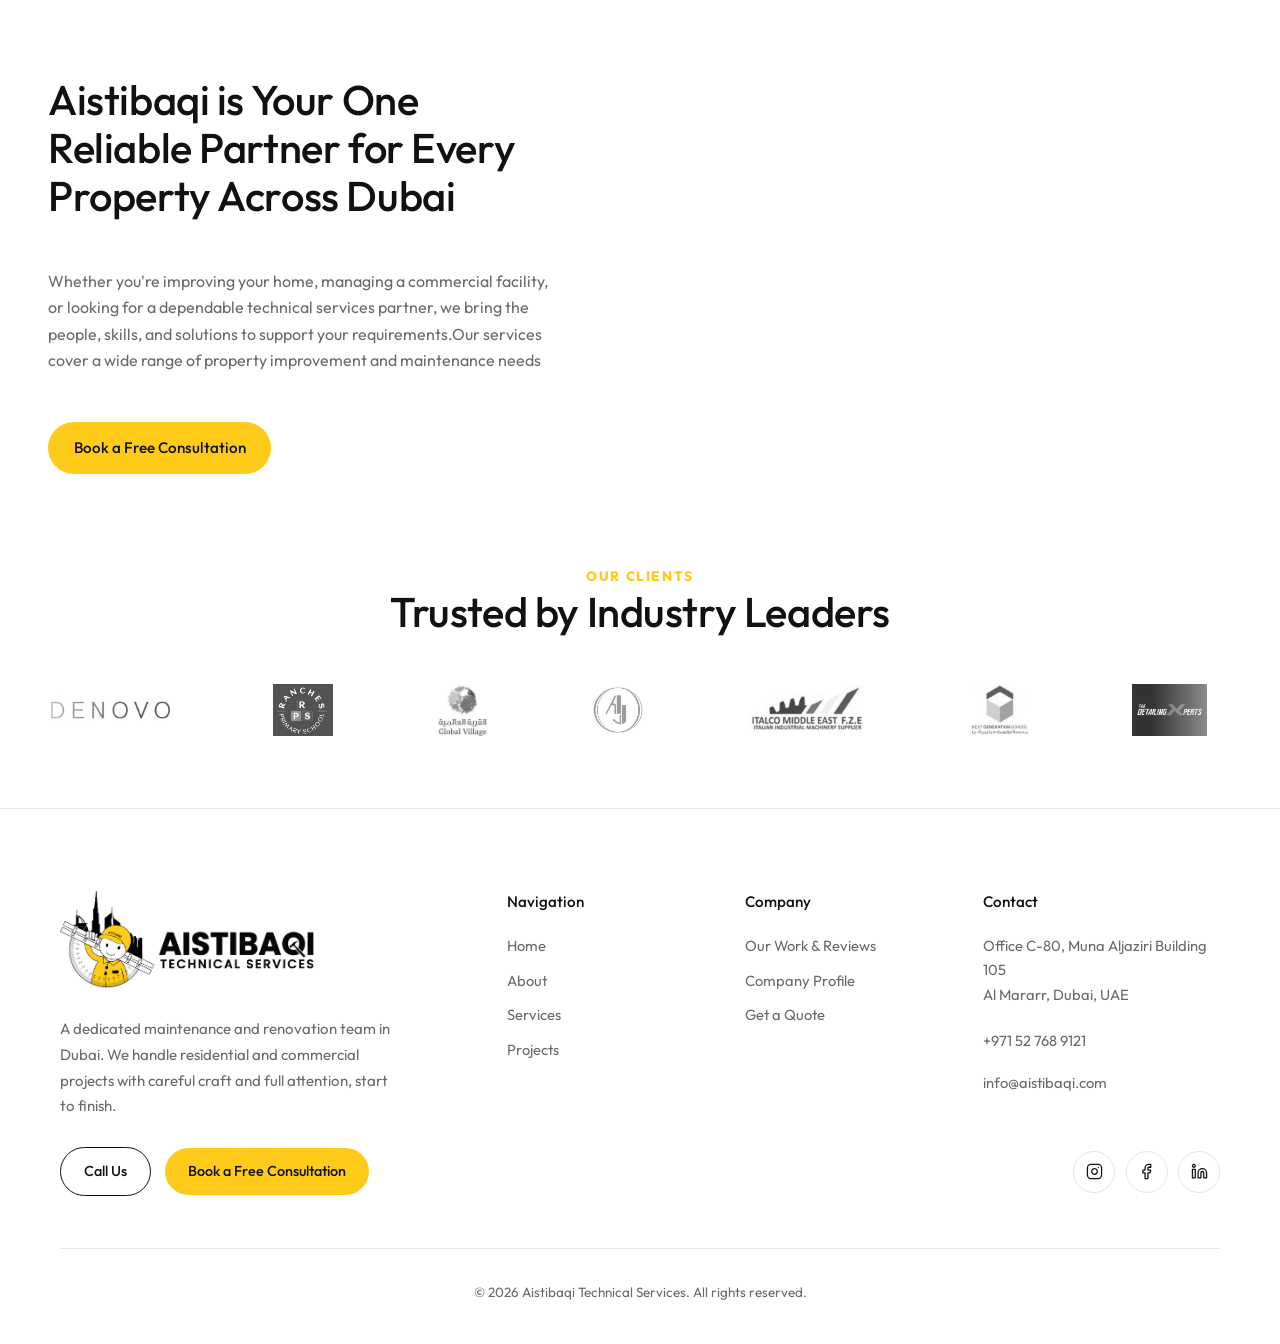
==== commit 388bf212: "HeroEyebrow Fix" ====
--- a/about.html
+++ b/about.html
@@ -16,15 +16,14 @@
     <a href="index.html" class="logo"><img src="images/logo-for-web.png" alt="Aistibaqi Technical Services Logo" style="width: 50%; height: auto;"></a>
 
     <nav class="nav-links">
-      <a href="index.html" class="active">Home</a>
-      <a href="about.html">About</a>
-      <a href="feedback.html">Feedback</a>
+      <a href="index.html">Home</a>
+      <a href="about.html" class="active">About</a>
+      <a href="#reviews">Feedback</a>
       <a href="contact.html">Contact</a>
-      <a href="files/company-profile.pdf" target="_blank" rel="noopener">Company Profile</a>
-      <a href="contact.html" class="btn btn-yellow nav-cta-mobile">Free Consultation</a>
+      <a href="files/company-profile.pdf" target="_blank" rel="noopener" class="btn btn-yellow nav-cta">Company Profile</a>
     </nav>
 
-    <a href="contact.html" class="btn btn-yellow nav-cta">Free Consultation</a>
+    <a href="files/company-profile.pdf" target="_blank" rel="noopener" class="btn btn-yellow nav-cta">Company Profile</a>
 
     <button class="nav-toggle" aria-label="Menu" aria-expanded="false"><span></span><span></span></button>
   </div>
@@ -33,7 +32,7 @@
 <main>
   <section class="page-hero">
     <div class="container">
-      <span class="eyebrow reveal">About Aistibaqi</span>
+      <span class="eyebrow">About Aistibaqi</span>
       <h1 class="reveal" style="--d:.1s">We stand for craft, care and clear communication.</h1>
     </div>
   </section>
@@ -167,7 +166,7 @@
       <!-- Column 3: Company -->
       <div class="footer-col reveal" style="--d:.16s">
         <h4>Company</h4>
-        <a href="feedback.html">Our Work & Reviews</a>
+        <a href="#reviews">Our Work & Reviews</a>
         <a href="files/Company-Profile.pdf" target="_blank" rel="noopener">Company Profile</a>
         <a href="contact.html">Get a Quote</a>
       </div>
--- a/css/style.css
+++ b/css/style.css
@@ -1,5 +1,5 @@
 :root{
-  --yellow:#ffcb1b; --black:#111111; --accent:#661F07;
+  --yellow:#ffcb1b; --black:#111111; --accent:#ffcb1b;
   --bg:#ffffff; --alt:#f7f5ef; --muted:#6a6a64; --line:#e9e6dc;
   --radius:16px; --ease:cubic-bezier(.2,.7,.2,1);
 }
@@ -23,7 +23,7 @@
 h3{font-size:1.25rem}
 p{color:var(--muted)}
 .lead{font-size:1.15rem;max-width:520px;margin:1.2rem 0 2rem}
-.eyebrow{display:inline-block;font-size:.85rem;font-weight:500;letter-spacing:.12em;text-transform:uppercase;color:var(--accent);margin-bottom:1rem}
+.eyebrow{display:inline-block;font-size:.85rem;font-weight:800;letter-spacing:.12em;text-transform:uppercase;color:var(--accent);margin-bottom:1rem}
 
 /* Buttons */
 .btn{display:inline-block;padding:.85rem 1.6rem;border-radius:999px;font-weight:500;font-size:.95rem;transition:transform .3s var(--ease),background .3s,box-shadow .3s,color .3s}
@@ -31,7 +31,7 @@
 .btn-yellow{background:var(--yellow);color:var(--black)}
 .btn-yellow:hover{box-shadow:0 10px 24px rgba(255,203,27,.45)}
 .btn-black{background:var(--black);color:#fff}
-.btn-black:hover{background:var(--accent)}
+.btn-black:hover{background:var(--muted)}
 .btn-ghost{border:1.5px solid var(--black)}
 .btn-ghost:hover{background:var(--black);color:#fff}
 .actions{display:flex;gap:1rem;flex-wrap:wrap}
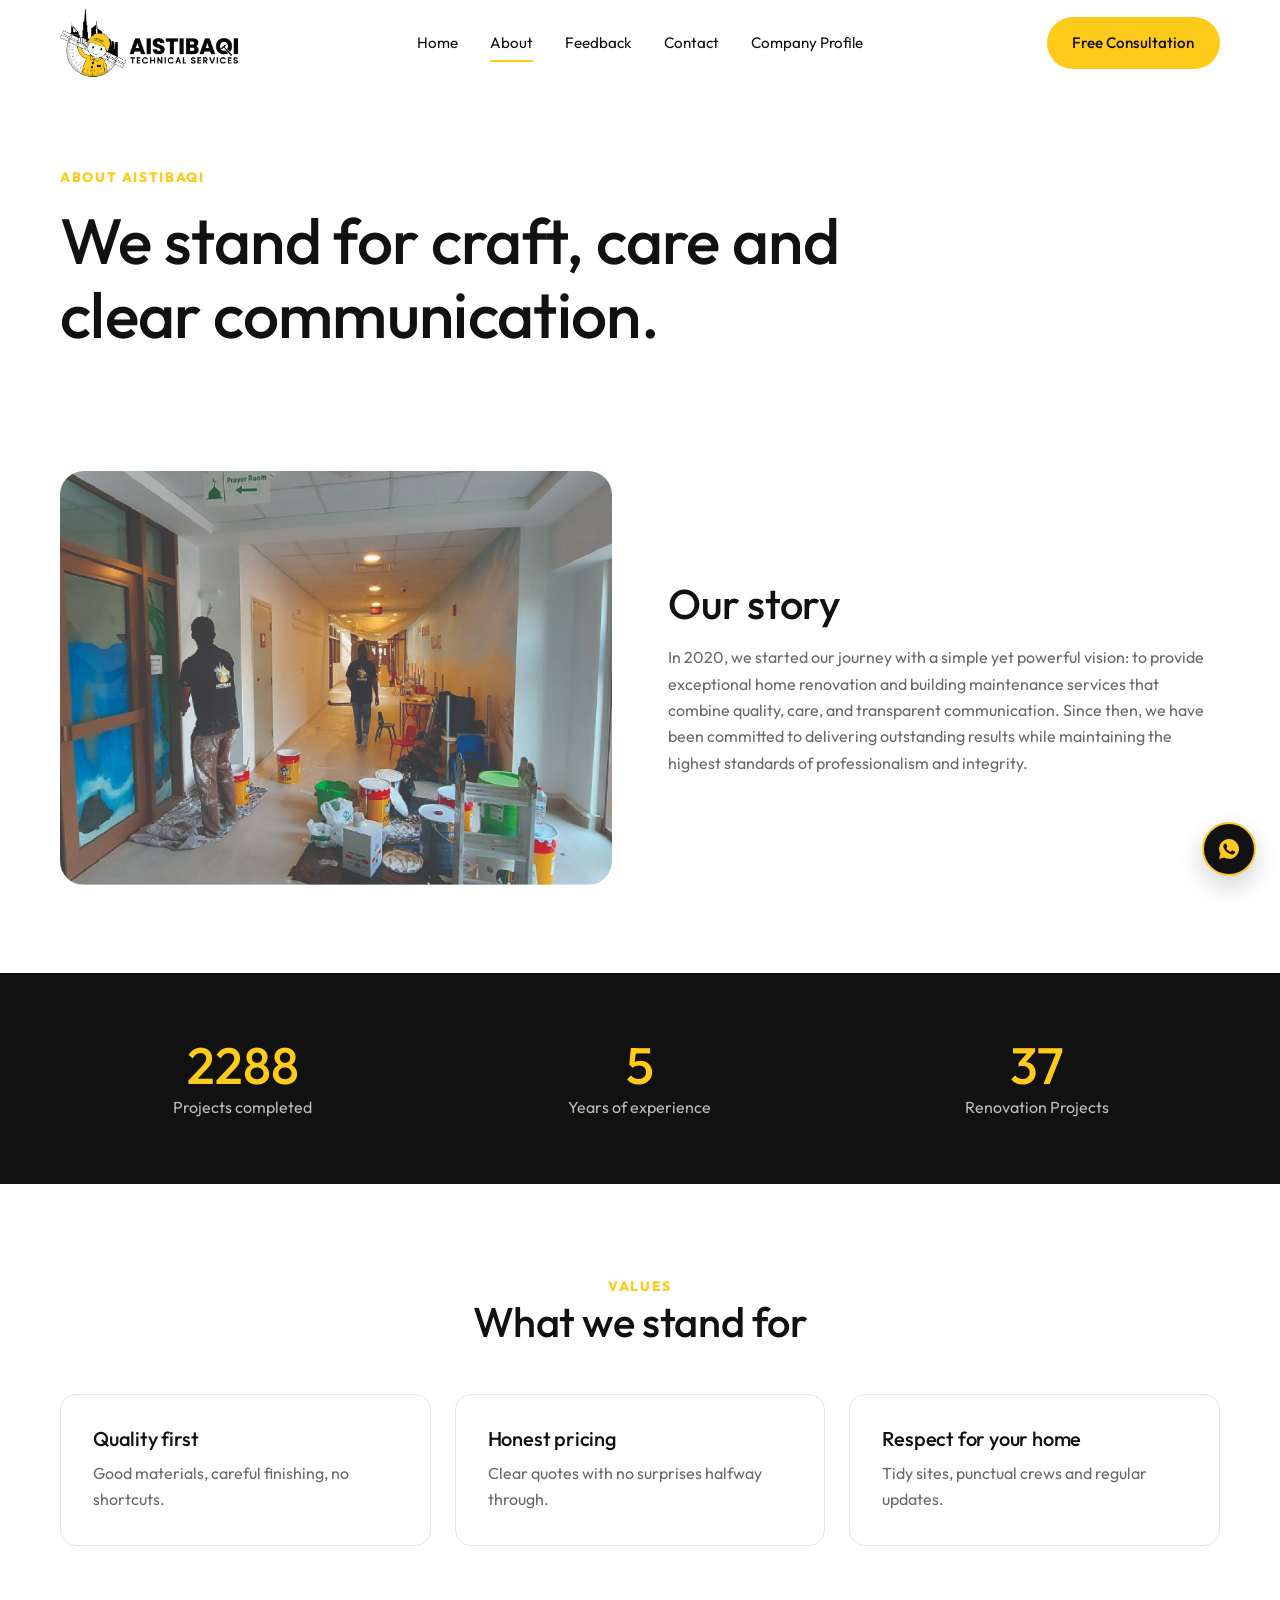
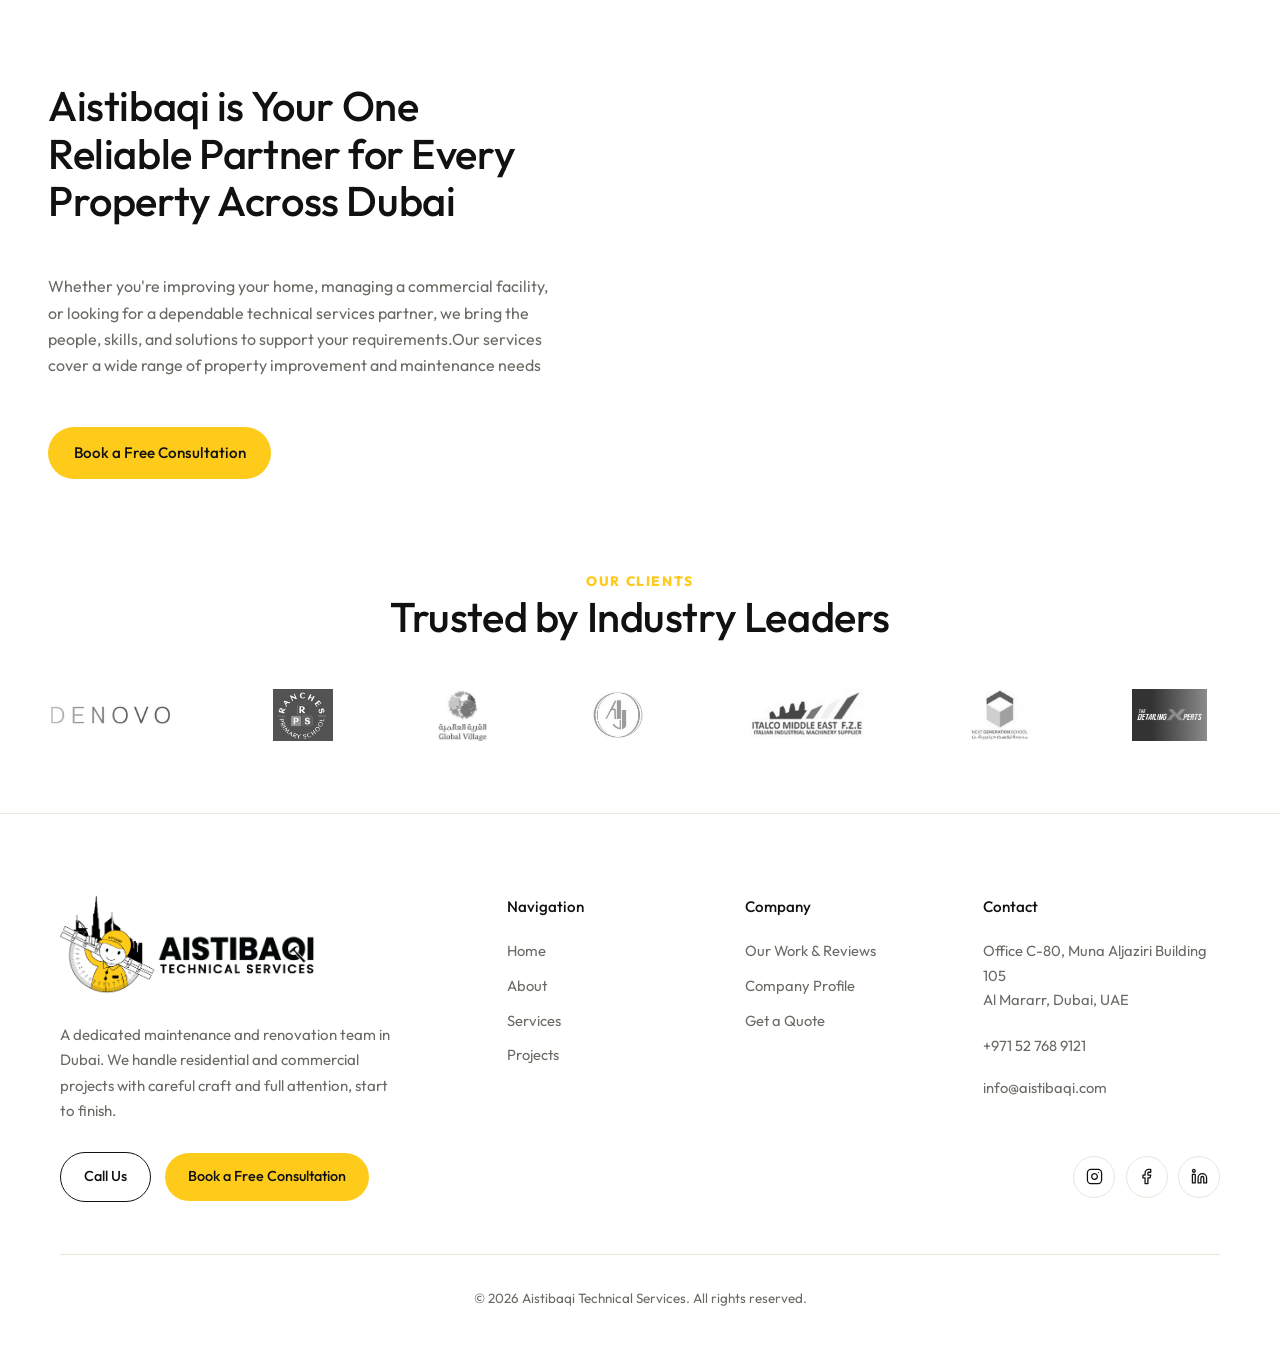
==== commit 5393b809: "NavbarFix" ====
--- a/about.html
+++ b/about.html
@@ -20,10 +20,11 @@
       <a href="about.html" class="active">About</a>
       <a href="#reviews">Feedback</a>
       <a href="contact.html">Contact</a>
-      <a href="files/company-profile.pdf" target="_blank" rel="noopener" class="btn btn-yellow nav-cta">Company Profile</a>
+      <a href="files/company-profile.pdf" target="_blank" rel="noopener">Company Profile</a>
+      <a href="contact.html" class="btn btn-yellow nav-cta-mobile">Free Consultation</a>
     </nav>
 
-    <a href="files/company-profile.pdf" target="_blank" rel="noopener" class="btn btn-yellow nav-cta">Company Profile</a>
+    <a href="contact.html" class="btn btn-yellow nav-cta">Free Consultation</a>
 
     <button class="nav-toggle" aria-label="Menu" aria-expanded="false"><span></span><span></span></button>
   </div>
--- a/css/style.css
+++ b/css/style.css
@@ -74,6 +74,48 @@
 .float{animation:float 5s ease-in-out infinite}
 @keyframes float{50%{transform:translateY(-10px)}}
 
+/* Hero Calendar-Flip Eyebrow  STARTS HERE*/
+.hero-serve{
+  display:inline-flex;
+  align-items:baseline;
+  flex-wrap:wrap;
+  gap:.42rem;
+}
+.calendar-flip{
+  position:relative;
+  display:inline-grid;
+  perspective:600px;
+  vertical-align:bottom;
+}
+.flip-word{
+  grid-area:1 / 1;
+  display:inline-block;
+  font-weight:600;
+  color:var(--black);
+  padding-bottom:1px;
+  transform-origin:50% 85%;
+  backface-visibility:hidden;
+  opacity:0;
+  transform:rotateX(-85deg) translateY(6px);
+  transition:
+    transform .55s cubic-bezier(.22,1,.36,1),
+    opacity .35s ease;
+  pointer-events:none;
+}
+
+/* Current active word resting flat */
+.flip-word.active{
+  opacity:1;
+  transform:rotateX(0deg) translateY(0);
+  pointer-events:auto;
+}
+
+/* Outgoing word flipping upward like a calendar page */
+.flip-word.exit{
+  opacity:0;
+  transform:rotateX(85deg) translateY(-6px);
+}
+/* Hero Calendar-Flip Eyebrow  ENDS HERE*/
 
 /* Hero Stats Bar */
 .hero-stats{padding:2.5rem 0 3.5rem}
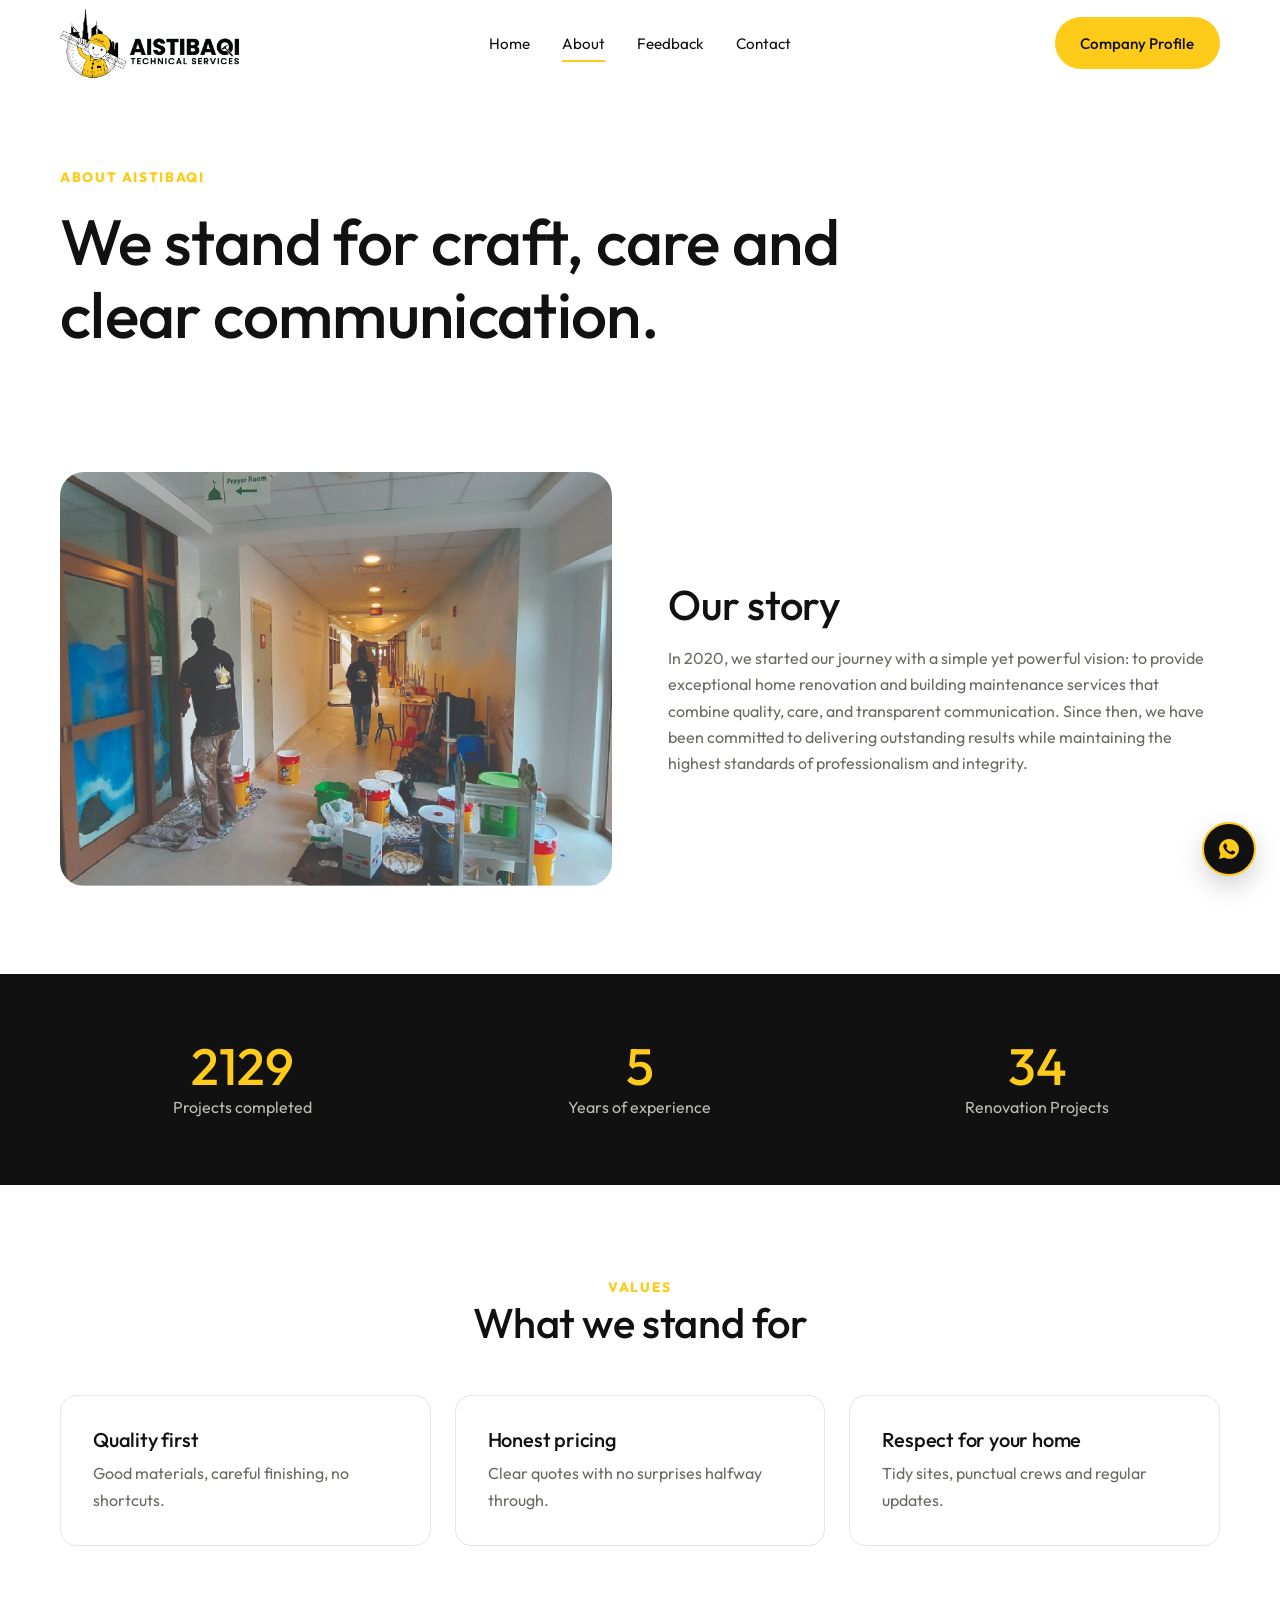
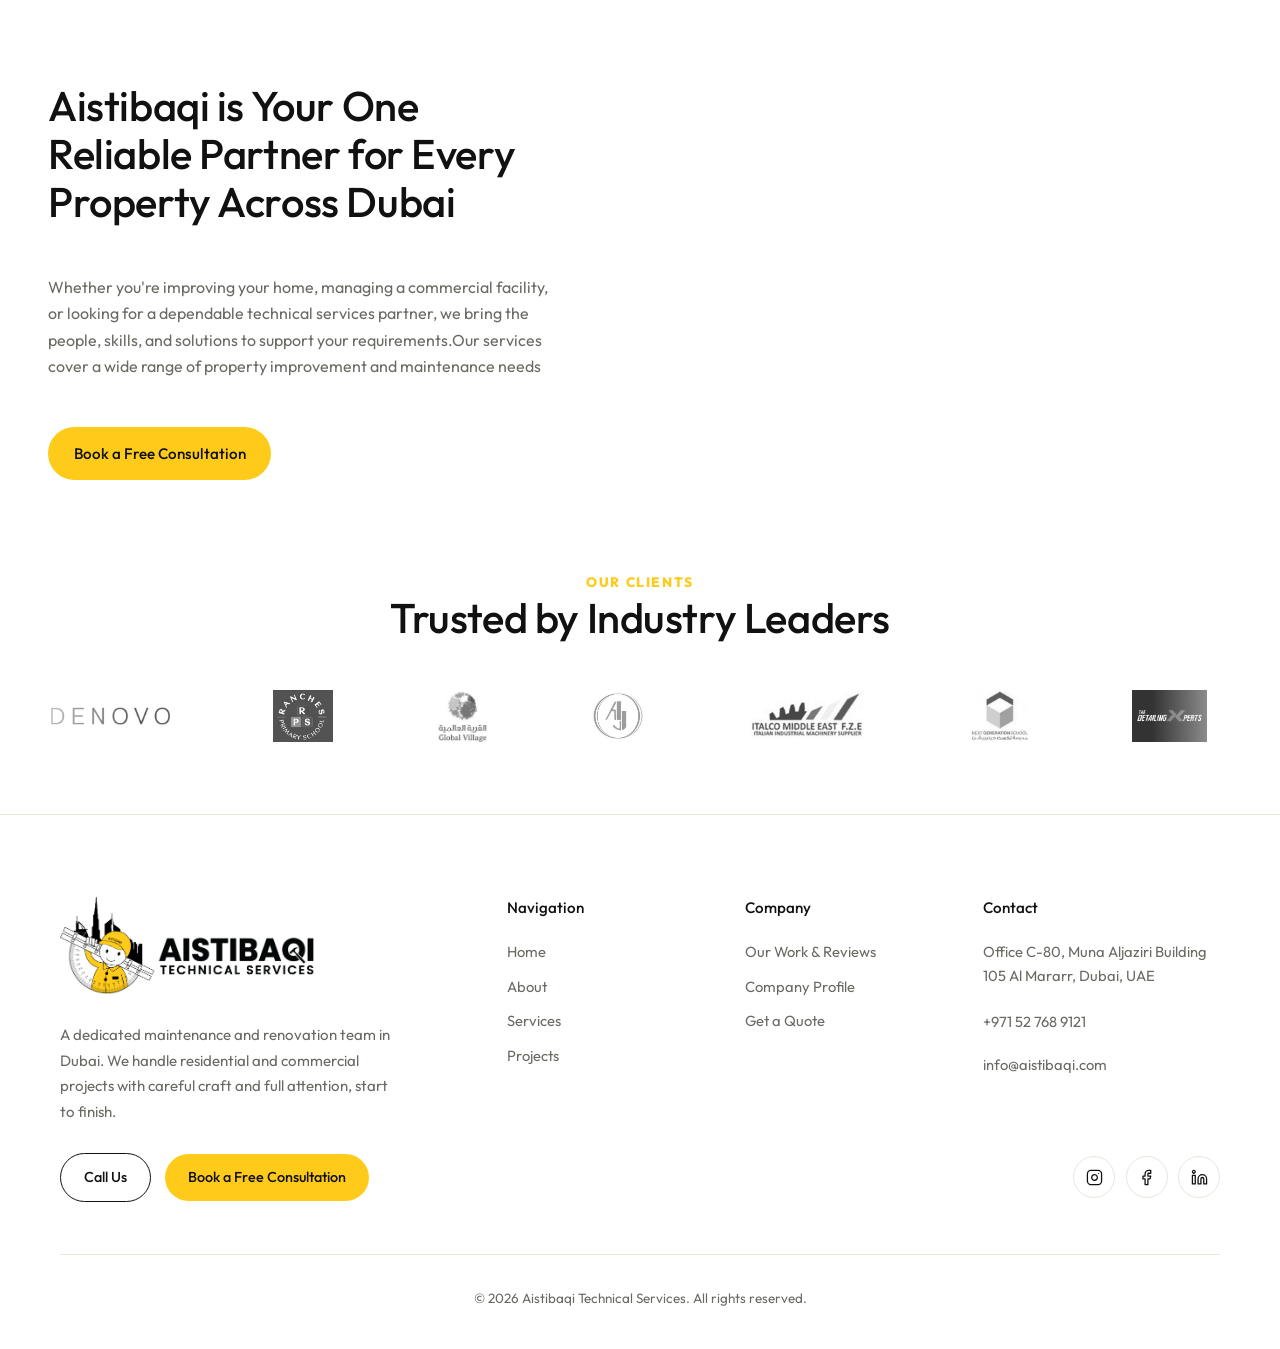
==== commit 2e8e57d5: "Fix-NavbarCTA" ====
--- a/about.html
+++ b/about.html
@@ -13,18 +13,19 @@
 
 <header class="site-header">
   <div class="container nav">
-    <a href="index.html" class="logo"><img src="images/logo-for-web.png" alt="Aistibaqi Technical Services Logo" style="width: 50%; height: auto;"></a>
+    <a href="index.html" class="logo">
+      <img src="images/logo-for-web.png" alt="Aistibaqi Technical Services Logo">
+    </a>
 
     <nav class="nav-links">
       <a href="index.html">Home</a>
       <a href="about.html" class="active">About</a>
-      <a href="#reviews">Feedback</a>
+      <a href="index.html#reviews">Feedback</a>
       <a href="contact.html">Contact</a>
-      <a href="files/company-profile.pdf" target="_blank" rel="noopener">Company Profile</a>
-      <a href="contact.html" class="btn btn-yellow nav-cta-mobile">Free Consultation</a>
+      <a href="files/company-profile.pdf" target="_blank" rel="noopener" class="btn btn-yellow nav-cta-mobile">Company Profile</a>
     </nav>
 
-    <a href="contact.html" class="btn btn-yellow nav-cta">Free Consultation</a>
+    <a href="files/company-profile.pdf" target="_blank" rel="noopener" class="btn btn-yellow nav-cta">Company Profile</a>
 
     <button class="nav-toggle" aria-label="Menu" aria-expanded="false"><span></span><span></span></button>
   </div>
@@ -117,29 +118,6 @@
     </div>
   </section>
 
-<!-- <footer class="site-footer">
-  <div class="container footer-grid">
-    <div>
-      <a href="index.html" class="logo light">Your<span>Brand</span></a>
-      <p>Thoughtful kitchen, bathroom and whole-home renovations.</p>
-    </div>
-    <div>
-      <h4>Pages</h4>
-      <a href="index.html">Home</a><a href="about.html">About</a>
-      <a href="feedback.html">Feedback</a><a href="contact.html">Contact</a>
-    </div>
-    <div>
-      <h4>Contact</h4>
-      <p>hello@yourbrand.com<br>+00 000 0000000</p>
-      <div class="socials">
-        <a href="https://instagram.com/yourhandle" target="_blank" rel="noopener">Instagram</a>
-        <a href="https://facebook.com/yourpage" target="_blank" rel="noopener">Facebook</a>
-      </div>
-    </div>
-  </div>
-  <div class="container copyright">© <span id="year"></span> Your Brand. All rights reserved.</div>
-</footer> -->
-
 
 <footer class="site-footer">
   <div class="container">
@@ -176,7 +154,7 @@
       <div class="footer-col footer-contact-col reveal" style="--d:.24s">
         <h4>Contact</h4>
         <p class="footer-address">
-          Office C-80, Muna Aljaziri Building 105<br>
+          Office C-80, Muna Aljaziri Building 105
           Al Mararr, Dubai, UAE
         </p>
         <a href="tel:+971527689121" class="footer-spaced">+971 52 768 9121</a>
--- a/css/style.css
+++ b/css/style.css
@@ -60,6 +60,22 @@
 .nav-toggle span:last-child{top:19px}
 .nav-toggle[aria-expanded="true"] span:first-child{top:15px;transform:rotate(45deg)}
 .nav-toggle[aria-expanded="true"] span:last-child{top:15px;transform:rotate(-45deg)}
+@media(max-width:768px){
+  .nav{
+    display:flex;
+    justify-content:space-between;
+  }
+  .nav-cta{
+    display:none;
+  }
+  .nav-cta-mobile{
+    display:inline-flex;
+    margin-top:.5rem;
+  }
+  .nav-toggle{
+    display:block;
+  }
+}
 
 /* Hero */
 .hero{padding:0.5rem 0 5rem}
@@ -334,6 +350,63 @@
 .quote-band p{color:#000000;font-size:clamp(.4rem,3vw,1rem);font-weight:300;max-width:800px;margin:0 auto 1.2rem}
 .quote-band span{color:var(--yellow);font-size:.95rem}
 
+
+/* CTA 1 */
+
+.project-cta {
+  display: grid;
+  grid-template-columns: 1fr 1fr;
+  align-items: center;
+  gap: 3rem;
+  padding: 4rem 5%;
+  max-width: 1400px;
+  margin: auto;
+}
+
+.project-cta-content {
+  max-width: 600px;
+  padding: 1rem;
+}
+
+.project-cta-content h2 {
+  margin-bottom: 0.5rem;
+}
+
+.project-cta-content p {
+  margin: 2rem 0;
+  line-height: 1.8;
+}
+
+.project-cta-image {
+  width: 100%;
+  height: 380px;
+  overflow: hidden;
+  border-radius: 12px;
+}
+
+.project-cta-image img {
+  width: 100%;
+  height: 100%;
+  object-fit: cover;
+  display: block;
+}
+
+/* Responsive */
+@media (max-width: 768px) {
+  .project-cta {
+    grid-template-columns: 1fr;
+    gap: 2rem;
+    padding: 3rem 5%;
+  }
+
+  .project-cta-image {
+    height: 260px;
+  }
+
+  .project-cta-content {
+    padding: 0;
+  }
+}
 /* CLIENT FEEDBACK */
 /* Stacked Review Cards (Inspiration Style) */
 .review-deck-wrap{
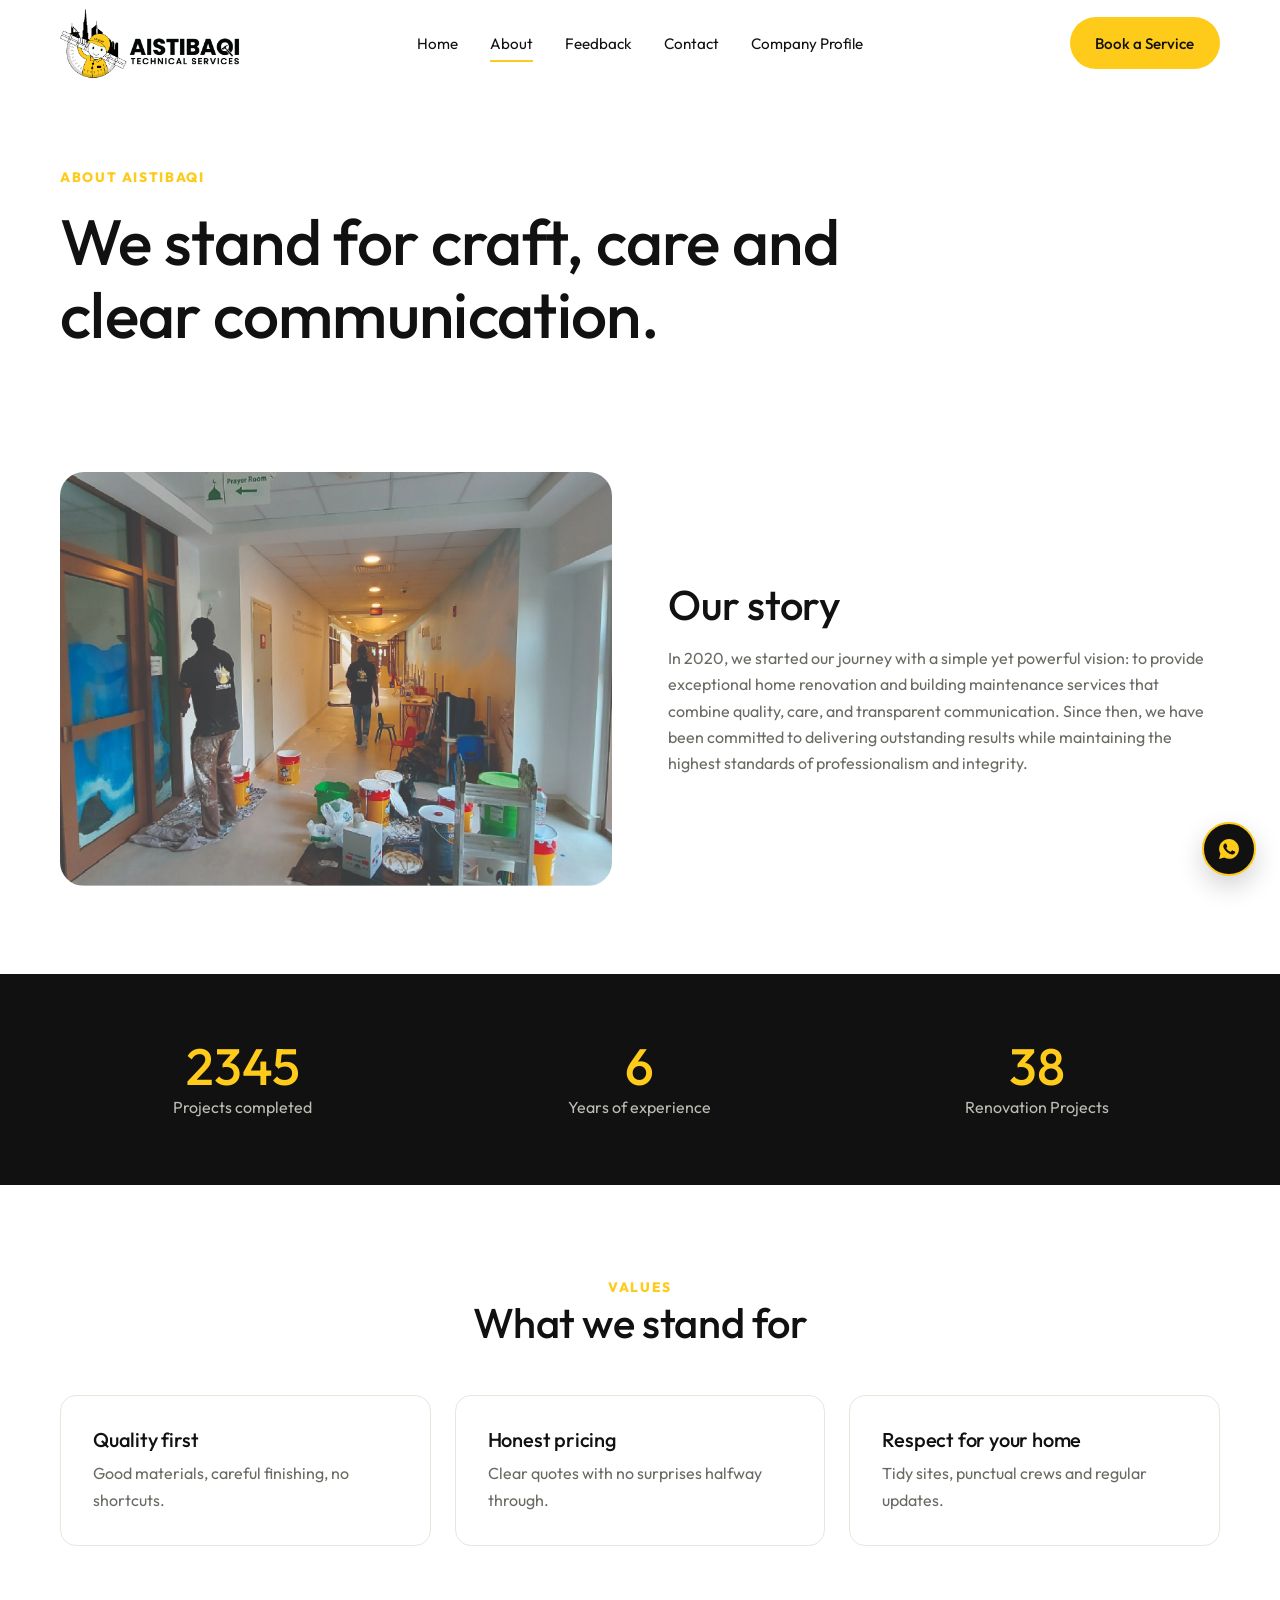
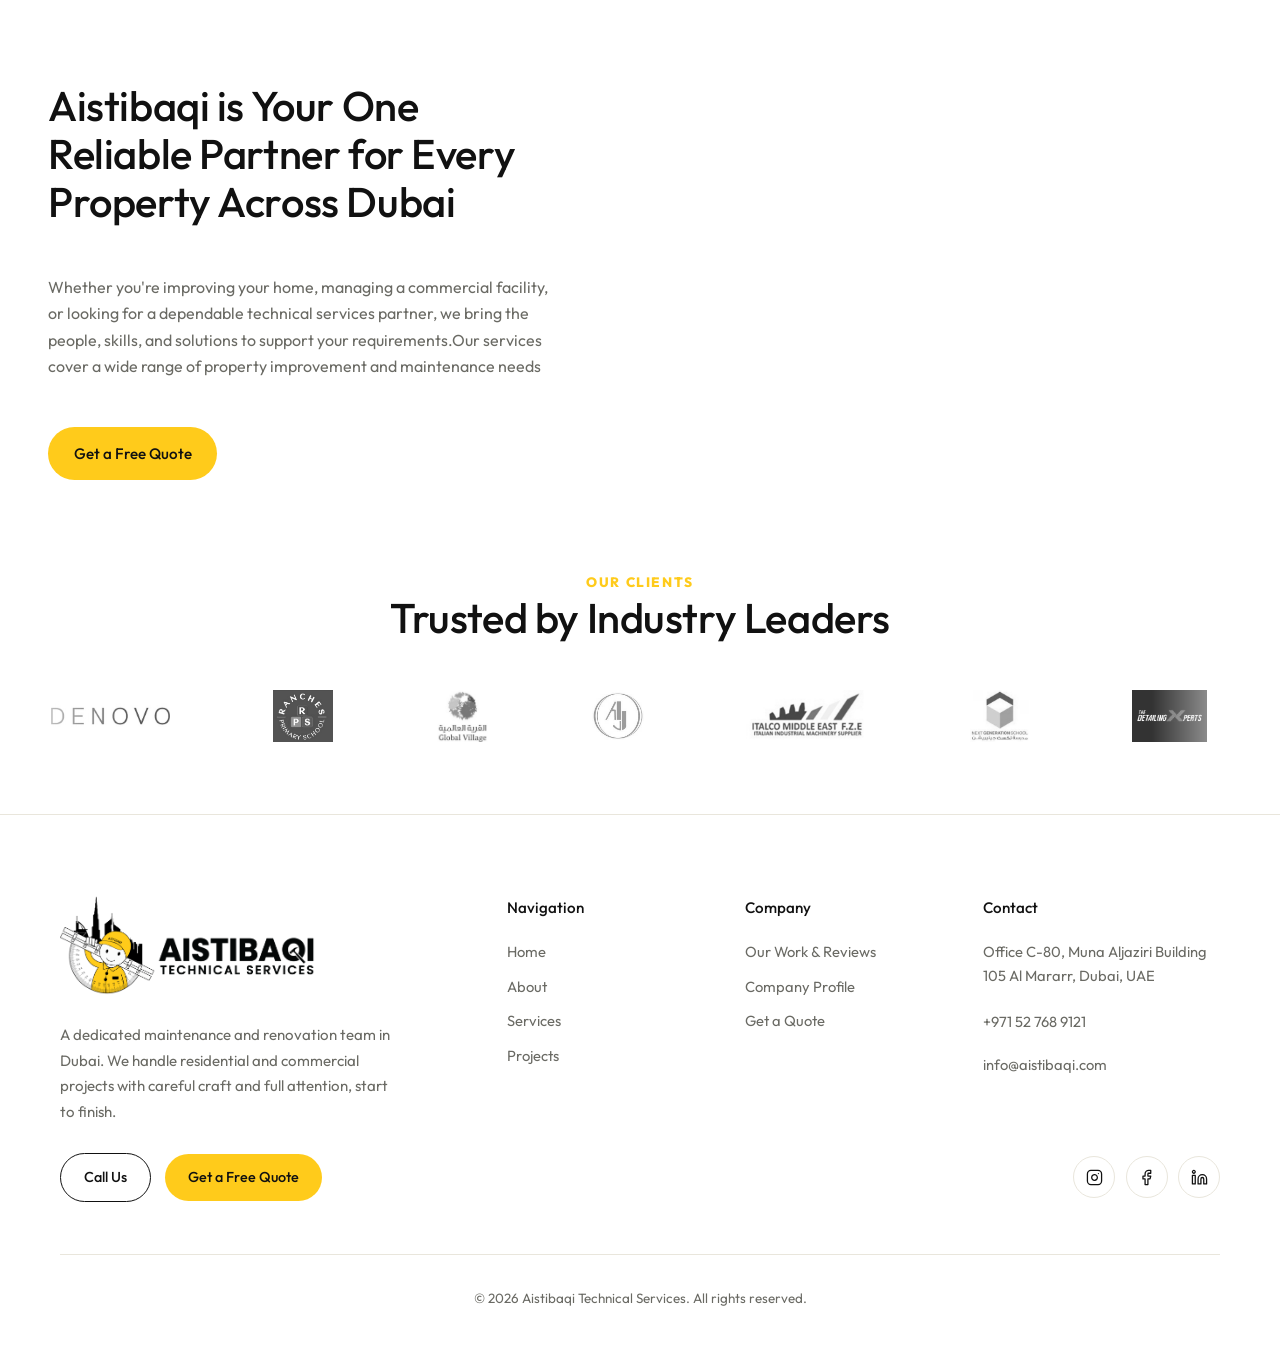
==== commit d5e628f8: "FeedbackImplementation-BookingPage" ====
--- a/about.html
+++ b/about.html
@@ -22,10 +22,11 @@
       <a href="about.html" class="active">About</a>
       <a href="index.html#reviews">Feedback</a>
       <a href="contact.html">Contact</a>
-      <a href="files/company-profile.pdf" target="_blank" rel="noopener" class="btn btn-yellow nav-cta-mobile">Company Profile</a>
+      <a href="files/company-profile.pdf" target="_blank" rel="noopener">Company Profile</a>
+      <a href="booking.html"  class="btn btn-yellow nav-cta-mobile">Book a Service</a>    
     </nav>
 
-    <a href="files/company-profile.pdf" target="_blank" rel="noopener" class="btn btn-yellow nav-cta">Company Profile</a>
+    <a href="booking.html" class="btn btn-yellow nav-cta"> Book a Service </a>
 
     <button class="nav-toggle" aria-label="Menu" aria-expanded="false"><span></span><span></span></button>
   </div>
@@ -73,7 +74,7 @@
   <div style=" padding:3rem 3rem;  max-width: 600px;"><h2>Aistibaqi is Your One Reliable Partner for Every Property Across Dubai</h2>
     <div style="padding: 3rem 0rem"><p>Whether you're improving your home, managing a commercial facility, or looking for a dependable technical services partner, we bring the people, skills, and solutions to support your requirements.Our services cover a wide range of property improvement and maintenance needs</p>
 </div>
-  <a href="contact.html" class="btn btn-yellow">Book a Free Consultation</a></div>
+  <a href="contact.html" class="btn btn-yellow">Get a Free Quote</a></div>
 </section>
 
 <!-- CLIENT LOGOS -->
@@ -166,7 +167,7 @@
     <div class="footer-action-row reveal" style="--d:.15s">
       <div class="footer-buttons">
         <a href="tel:+971527689121" class="btn btn-ghost">Call Us</a>
-        <a href="contact.html" class="btn btn-yellow">Book a Free Consultation</a>
+        <a href="contact.html" class="btn btn-yellow">Get a Free Quote</a>
       </div>
 
       <div class="footer-circles">
--- a/css/style.css
+++ b/css/style.css
@@ -76,70 +76,256 @@
     display:block;
   }
 }
-
 /* Hero */
-.hero{padding:0.5rem 0 5rem}
-.hero-grid{display:grid;grid-template-columns:1.05fr 1fr;gap:3.5rem;align-items:start; margin-top:4rem}
-.hero h1{font-size:clamp(2rem, 4.5vw, 2.5rem);line-height:1;font-weight:600;line-height:1.1}
-.lead {font-size:1rem;line-height:1.4}
-.hero-media{position:relative;max-width:500px;width:100%;justify-self:center; align-items:center;margin-top:2rem}
-.hero-media img{width:100%;object-fit:cover;border-radius:8px;background:var(--alt)}
-.badge{position:absolute;left:-1.5rem;bottom:2rem;background:var(--yellow);padding:1.1rem 1.4rem;border-radius:var(--radius);display:flex;flex-direction:column;box-shadow:0 14px 34px rgba(0,0,0,.14)}
-.badge strong{font-size:2rem;font-weight:600;line-height:1}
-.badge span{font-size:.85rem}
-.float{animation:float 5s ease-in-out infinite}
-@keyframes float{50%{transform:translateY(-10px)}}
-
-/* Hero Calendar-Flip Eyebrow  STARTS HERE*/
-.hero-serve{
-  display:inline-flex;
-  align-items:baseline;
-  flex-wrap:wrap;
-  gap:.42rem;
-}
-.calendar-flip{
-  position:relative;
-  display:inline-grid;
-  perspective:600px;
-  vertical-align:bottom;
-}
-.flip-word{
-  grid-area:1 / 1;
-  display:inline-block;
-  font-weight:600;
-  color:var(--black);
-  padding-bottom:1px;
-  transform-origin:50% 85%;
-  backface-visibility:hidden;
-  opacity:0;
-  transform:rotateX(-85deg) translateY(6px);
+.hero {
+  padding: 0.5rem 0 5rem;
+}
+.hero-grid {
+  display: grid;
+  grid-template-columns: 1.05fr 1fr;
+  gap: 3.5rem;
+  align-items: start;
+  margin-top: 4rem;
+}
+.hero h1 {
+  font-size: clamp(2rem, 4.5vw, 2.5rem);
+  font-weight: 600;
+  line-height: 1.1;
+}
+.lead {
+  font-size: 1rem;
+  line-height: 1.4;
+}
+.hero-media {
+  position: relative;
+  max-width: 500px;
+  width: 100%;
+  justify-self: center;
+  align-items: center;
+  margin-top: 1rem;
+}
+.hero-media img {
+  width: 100%;
+  object-fit: cover;
+  border-radius: 8px;
+  background: var(--alt);
+}
+
+/* Fluid Yellow Experience Badge */
+.badge {
+  position: absolute;
+  left: clamp(-1.5rem, -1.5vw, -1.5rem);
+  bottom: clamp(1.75rem, 2vw, 1.35rem);
+  z-index: 4;
+  display: flex;
+  flex-direction: column;
+  padding: clamp(0.5rem, 1.5vw, 1.05rem) clamp(0.65rem, 2vw, 1.35rem);
+  background: var(--yellow);
+  border-radius: clamp(10px, 1.8vw, var(--radius));
+  box-shadow: 0 14px 34px rgba(0, 0, 0, 0.14);
+}
+.badge strong {
+  font-size: clamp(1.15rem, 2.8vw, 2rem);
+  font-weight: 600;
+  line-height: 1;
+}
+.badge span {
+  font-size: clamp(0.65rem, 1.2vw, 0.85rem);
+  line-height: 1.25;
+}
+.float {
+  animation: float 5s ease-in-out infinite;
+}
+@keyframes float {
+  50% {
+    transform: translateY(-10px);
+  }
+}
+
+/* Hero Calendar-Flip Eyebrow */
+.hero-serve {
+  display: inline-flex;
+  align-items: baseline;
+  flex-wrap: wrap;
+  gap: 0.42rem;
+}
+.calendar-flip {
+  position: relative;
+  display: inline-grid;
+  perspective: 600px;
+  vertical-align: bottom;
+}
+.flip-word {
+  grid-area: 1 / 1;
+  display: inline-block;
+  font-weight: 600;
+  color: var(--black);
+  padding-bottom: 1px;
+  transform-origin: 50% 85%;
+  backface-visibility: hidden;
+  opacity: 0;
+  transform: rotateX(-85deg) translateY(6px);
   transition:
-    transform .55s cubic-bezier(.22,1,.36,1),
-    opacity .35s ease;
-  pointer-events:none;
-}
-
-/* Current active word resting flat */
-.flip-word.active{
-  opacity:1;
-  transform:rotateX(0deg) translateY(0);
-  pointer-events:auto;
-}
-
-/* Outgoing word flipping upward like a calendar page */
-.flip-word.exit{
-  opacity:0;
-  transform:rotateX(85deg) translateY(-6px);
-}
-/* Hero Calendar-Flip Eyebrow  ENDS HERE*/
+    transform 0.55s cubic-bezier(0.22, 1, 0.36, 1),
+    opacity 0.35s ease;
+  pointer-events: none;
+}
+.flip-word.active {
+  opacity: 1;
+  transform: rotateX(0deg) translateY(0);
+  pointer-events: auto;
+}
+.flip-word.exit {
+  opacity: 0;
+  transform: rotateX(85deg) translateY(-6px);
+}
 
 /* Hero Stats Bar */
-.hero-stats{padding:2.5rem 0 3.5rem}
-.hero-stats-grid{display:flex;justify-content:space-between;align-items:center;flex-wrap:wrap;gap:1.5rem 2.5rem}
-.stat-item{display:flex;align-items:baseline;gap:.55rem}
-.stat-item b{font-size:1.75rem;font-weight:600;color:var(--yellow);line-height:1}
-.stat-item span{font-size:1.05rem;font-weight:400;color:var(--black)}
-
+.hero-stats {
+  padding: 2.5rem 0 3.5rem;
+}
+.hero-stats-grid {
+  display: flex;
+  justify-content: space-between;
+  align-items: center;
+  flex-wrap: wrap;
+  gap: 1.5rem 2.5rem;
+}
+.stat-item {
+  display: flex;
+  align-items: baseline;
+  gap: 0.55rem;
+}
+.stat-item b {
+  font-size: 1.75rem;
+  font-weight: 600;
+  color: var(--yellow);
+  line-height: 1;
+}
+.stat-item span {
+  font-size: 1.05rem;
+  font-weight: 400;
+  color: var(--black);
+}
+
+/* Hero 5-Image Sliding Track */
+.hero-slider {
+  position: relative;
+  width: 100%;
+  aspect-ratio: 16 / 10;
+  border-radius: 8px;
+  overflow: hidden;
+  background: var(--alt);
+}
+.hero-slides {
+  display: flex;
+  flex-wrap: nowrap;
+  width: 100%;
+  height: 100%;
+  transition: transform 0.65s cubic-bezier(0.22, 1, 0.36, 1);
+  will-change: transform;
+}
+.hero-slides img,
+.hero-slide {
+  position: static !important;
+  flex: 0 0 100% !important;
+  width: 100% !important;
+  min-width: 100% !important;
+  height: 100% !important;
+  object-fit: cover;
+  object-position: center center;
+  opacity: 1 !important;
+  visibility: visible !important;
+  transform: none !important;
+  display: block;
+}
+.hero-slide.active {
+  opacity: 1;
+  transform: none;
+  pointer-events: auto;
+}
+
+/* Slider Navigation Arrows */
+.hero-slider-btn {
+  position: absolute;
+  top: 50%;
+  transform: translateY(-50%);
+  z-index: 3;
+  width: 36px;
+  height: 36px;
+  border: none;
+  background: transparent;
+  color: #ffffff84;
+  font-family: inherit;
+  font-size: 1.55rem;
+  font-weight: 500;
+  line-height: 1;
+  text-shadow: 0 2px 10px rgba(0, 0, 0, 0.55);
+  display: grid;
+  place-items: center;
+  cursor: pointer;
+  opacity: 0;
+  transition:
+    opacity 0.25s ease,
+    color 0.25s ease,
+    transform 0.25s var(--ease);
+}
+.hero-slider:hover .hero-slider-btn,
+.hero-slider:focus-within .hero-slider-btn {
+  opacity: 1;
+}
+.hero-slider-btn.prev {
+  left: 0.65rem;
+}
+.hero-slider-btn.next {
+  right: 0.65rem;
+}
+.hero-slider-btn:hover {
+  color: var(--yellow);
+  transform: translateY(-50%) scale(1.15);
+}
+
+/* Bottom Pill Dots */
+.hero-dots {
+  position: absolute;
+  left: 50%;
+  bottom: 0.85rem;
+  transform: translateX(-50%);
+  z-index: 3;
+  display: flex;
+  align-items: center;
+  gap: 0.225rem;
+  padding: 0.19rem 0.35rem;
+  border-radius: 999px;
+  background: rgba(63, 63, 63, 0.45);
+  backdrop-filter: blur(8px);
+}
+.hero-dot {
+  width: 4px;
+  height: 4px;
+  padding: 0;
+  border: none;
+  border-radius: 999px;
+  background: rgba(255, 255, 255, 0.55);
+  cursor: pointer;
+  transition:
+    width 0.3s var(--ease),
+    background 0.3s ease;
+}
+.hero-dot.active {
+  width: 11px;
+  background: var(--yellow);
+}
+
+@media (max-width: 768px) {
+  .hero-slider-btn {
+    opacity: 1;
+    font-size: 1.35rem;
+  }
+}
+
+
+/* HERO ENDS HERE */
 /* Sections */
 .section{padding:5.5rem 0}
 .section.alt{background:var(--alt)}
@@ -855,6 +1041,379 @@
   transform:translateY(-2px);
 }
 
+
+
+/* =========================================================
+   BOOKING PAGE (book.html)
+   ========================================================= */
+.book-hero{
+  padding:4.5rem 0 2.75rem;
+  border-bottom:1px solid var(--line);
+  background:linear-gradient(180deg, var(--alt) 0%, var(--bg) 100%);
+}
+.book-hero h1{
+  font-size:clamp(2rem, 4.2vw, 3.35rem);
+  font-weight:600;
+  line-height:1.12;
+  letter-spacing:-.02em;
+  max-width:780px;
+  margin:.75rem 0 1.15rem;
+  color:var(--black);
+}
+.underline-yellow{
+  position:relative;
+  display:inline-block;
+  z-index:1;
+}
+.underline-yellow::after{
+  content:"";
+  position:absolute;
+  left:0;
+  right:0;
+  bottom:4px;
+  height:10px;
+  background:var(--yellow);
+  z-index:-1;
+  border-radius:4px;
+}
+.book-lead{
+  color:var(--muted);
+  font-size:1.05rem;
+  line-height:1.7;
+  max-width:640px;
+}
+
+.book-section{
+  padding:3.5rem 0 5.5rem;
+}
+.book-layout{
+  display:grid;
+  grid-template-columns:340px 1fr;
+  gap:2.5rem;
+  align-items:start;
+}
+
+/* Sticky Left Sidebar */
+.book-sidebar{
+  position:sticky;
+  top:2rem;
+  display:flex;
+  flex-direction:column;
+  gap:1.35rem;
+}
+.book-steps-card,
+.book-summary-card{
+  background:var(--bg);
+  border:1px solid var(--line);
+  border-radius:20px;
+  padding:1.75rem 1.6rem;
+}
+.book-card-tag{
+  display:inline-block;
+  font-size:.76rem;
+  font-weight:600;
+  letter-spacing:.08em;
+  text-transform:uppercase;
+  color:var(--muted);
+  margin-bottom:1.25rem;
+}
+.book-steps{
+  list-style:none;
+  margin:0;
+  padding:0;
+  display:flex;
+  flex-direction:column;
+  gap:1.25rem;
+}
+.book-steps li{
+  display:grid;
+  grid-template-columns:32px 1fr;
+  gap:.85rem;
+  align-items:start;
+  padding-bottom:1.2rem;
+  border-bottom:1px solid var(--line);
+}
+.book-steps li:last-child{
+  padding-bottom:0;
+  border-bottom:none;
+}
+.step-badge{
+  width:32px;
+  height:32px;
+  border-radius:50%;
+  background:var(--yellow);
+  color:var(--black);
+  font-size:.86rem;
+  font-weight:700;
+  display:grid;
+  place-items:center;
+}
+.book-steps strong{
+  display:block;
+  font-size:.95rem;
+  font-weight:600;
+  color:var(--black);
+  margin-bottom:.2rem;
+}
+.book-steps p{
+  font-size:.85rem;
+  line-height:1.55;
+  color:var(--muted);
+  margin:0;
+}
+
+/* Live Request Summary Card */
+.book-summary-card{
+  background:var(--alt);
+}
+.summary-head{
+  display:flex;
+  justify-content:space-between;
+  align-items:center;
+  font-size:.82rem;
+  font-weight:600;
+  text-transform:uppercase;
+  letter-spacing:.06em;
+  color:var(--black);
+  padding-bottom:.85rem;
+  border-bottom:1px solid var(--line);
+  margin-bottom:1rem;
+}
+.summary-dot{
+  width:9px;
+  height:9px;
+  border-radius:50%;
+  background:var(--yellow);
+  box-shadow:0 0 0 4px rgba(255,203,27,.28);
+}
+.summary-list{
+  margin:0;
+  display:flex;
+  flex-direction:column;
+  gap:.75rem;
+}
+.summary-list div{
+  display:flex;
+  justify-content:space-between;
+  gap:1rem;
+  font-size:.88rem;
+}
+.summary-list dt{
+  color:var(--muted);
+}
+.summary-list dd{
+  margin:0;
+  font-weight:500;
+  color:var(--black);
+  text-align:right;
+}
+.summary-note{
+  margin:1.15rem 0 0;
+  padding-top:.9rem;
+  border-top:1px solid var(--line);
+  font-size:.82rem;
+  color:var(--muted);
+}
+.summary-note a{
+  color:var(--black);
+  font-weight:600;
+  border-bottom:1.5px solid var(--yellow);
+}
+
+/* Right Booking Form Card */
+.book-form-card{
+  background:var(--bg);
+  border:1px solid var(--line);
+  border-radius:24px;
+  padding:2.5rem 2.75rem;
+  box-shadow:0 20px 50px rgba(0,0,0,.04);
+}
+.book-form-header{
+  display:flex;
+  justify-content:space-between;
+  align-items:flex-end;
+  flex-wrap:wrap;
+  gap:1rem;
+  padding-bottom:1.5rem;
+  margin-bottom:2rem;
+  border-bottom:1px solid var(--line);
+}
+.book-form-header h2{
+  font-size:1.75rem;
+  font-weight:600;
+  color:var(--black);
+  margin-top:.3rem;
+}
+.required-hint{
+  font-size:.84rem;
+  color:var(--muted);
+}
+.required-hint b{
+  color:var(--black);
+}
+
+.form-group-block{
+  border:none;
+  padding:0;
+  margin:0 0 2.1rem;
+}
+.form-group-block legend{
+  font-size:.8rem;
+  font-weight:600;
+  letter-spacing:.08em;
+  text-transform:uppercase;
+  color:var(--black);
+  padding:0;
+  margin-bottom:1.15rem;
+  display:inline-block;
+  border-bottom:2px solid var(--yellow);
+  padding-bottom:.25rem;
+}
+
+.form-grid-2{
+  display:grid;
+  grid-template-columns:repeat(2,1fr);
+  gap:1.15rem 1.35rem;
+}
+.field{
+  display:flex;
+  flex-direction:column;
+  gap:.45rem;
+}
+.field-full{
+  margin-top:1.15rem;
+}
+.field label{
+  font-size:.88rem;
+  font-weight:500;
+  color:var(--black);
+}
+.field .req{
+  color:#c98a00;
+  font-weight:700;
+}
+
+.field input,
+.field select,
+.field textarea{
+  width:100%;
+  font-family:inherit;
+  font-size:.95rem;
+  color:var(--black);
+  background:var(--bg);
+  border:1.5px solid var(--line);
+  border-radius:14px;
+  padding:.82rem 1rem;
+  transition:border-color .25s ease, box-shadow .25s ease, background .25s ease;
+}
+.field select{
+  appearance:none;
+  padding-right:2.5rem;
+  background-image:url("data:image/svg+xml,%3Csvg xmlns='http://www.w3.org/2000/svg' width='16' height='16' viewBox='0 0 24 24' fill='none' stroke='%23111111' stroke-width='2.2' stroke-linecap='round' stroke-linejoin='round'%3E%3Cpolyline points='6 9 12 15 18 9'%3E%3C/polyline%3E%3C/svg%3E");
+  background-repeat:no-repeat;
+  background-position:right .95rem center;
+  cursor:pointer;
+}
+.field input:focus,
+.field select:focus,
+.field textarea:focus{
+  outline:none;
+  border-color:var(--black);
+  box-shadow:0 0 0 4px rgba(255,203,27,.28);
+}
+.field input.invalid,
+.field select.invalid{
+  border-color:#c62828;
+}
+.field-helper{
+  font-size:.82rem;
+  color:var(--muted);
+  margin-top:.15rem;
+}
+
+/* Consent Checkbox */
+.consent-check{
+  display:flex;
+  align-items:flex-start;
+  gap:.75rem;
+  padding:1rem 1.15rem;
+  background:var(--alt);
+  border-radius:14px;
+  border:1px solid var(--line);
+  cursor:pointer;
+  margin-bottom:1.25rem;
+}
+.consent-check input[type="checkbox"]{
+  width:18px;
+  height:18px;
+  margin-top:2px;
+  accent-color:var(--black);
+  flex-shrink:0;
+  cursor:pointer;
+}
+.consent-check span{
+  font-size:.86rem;
+  line-height:1.55;
+  color:var(--muted);
+}
+
+.form-alert{
+  font-size:.88rem;
+  color:#b71c1c;
+  margin:0 0 .9rem;
+  min-height:1.2em;
+}
+
+.book-submit-btn{
+  width:100%;
+  display:flex;
+  justify-content:space-between;
+  align-items:center;
+  padding:1.05rem 1.65rem;
+  border-radius:999px;
+  font-size:1rem;
+  font-weight:600;
+  border:none;
+  cursor:pointer;
+}
+.book-submit-btn .btn-arrow{
+  font-size:1.2rem;
+  transition:transform .25s var(--ease);
+}
+.book-submit-btn:hover .btn-arrow{
+  transform:translateX(5px);
+}
+
+.submit-footnote{
+  text-align:center;
+  font-size:.82rem;
+  color:var(--muted);
+  margin:.85rem 0 0;
+}
+
+@media(max-width:960px){
+  .book-layout{
+    grid-template-columns:1fr;
+  }
+  .book-sidebar{
+    position:static;
+  }
+}
+@media(max-width:640px){
+  .book-form-card{
+    padding:1.75rem 1.35rem;
+  }
+  .form-grid-2{
+    grid-template-columns:1fr;
+  }
+}
+
+/* =========================================================
+   BOOKING PAGE (book.html) ENDS HERE
+   ========================================================= */
+
+
+
 @media(max-width:960px){
   .footer-top{
     grid-template-columns:1fr 1fr;
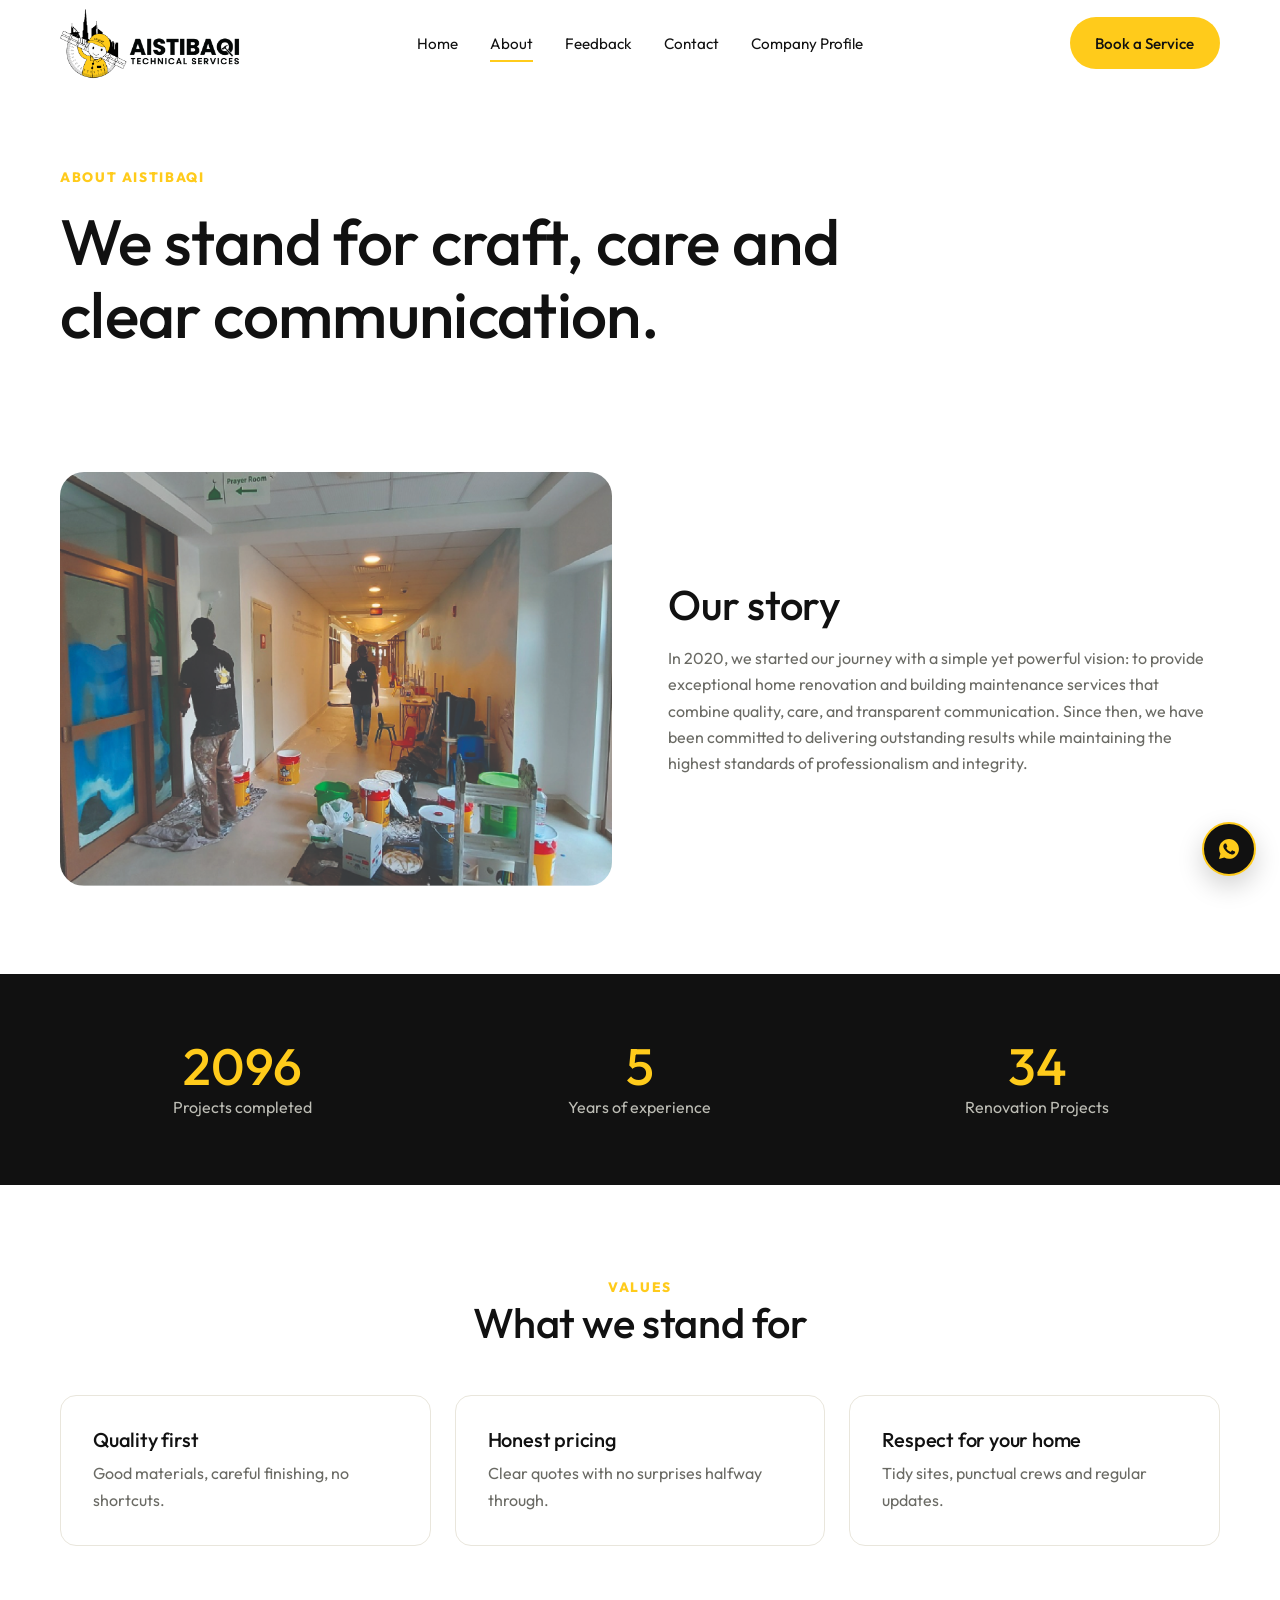
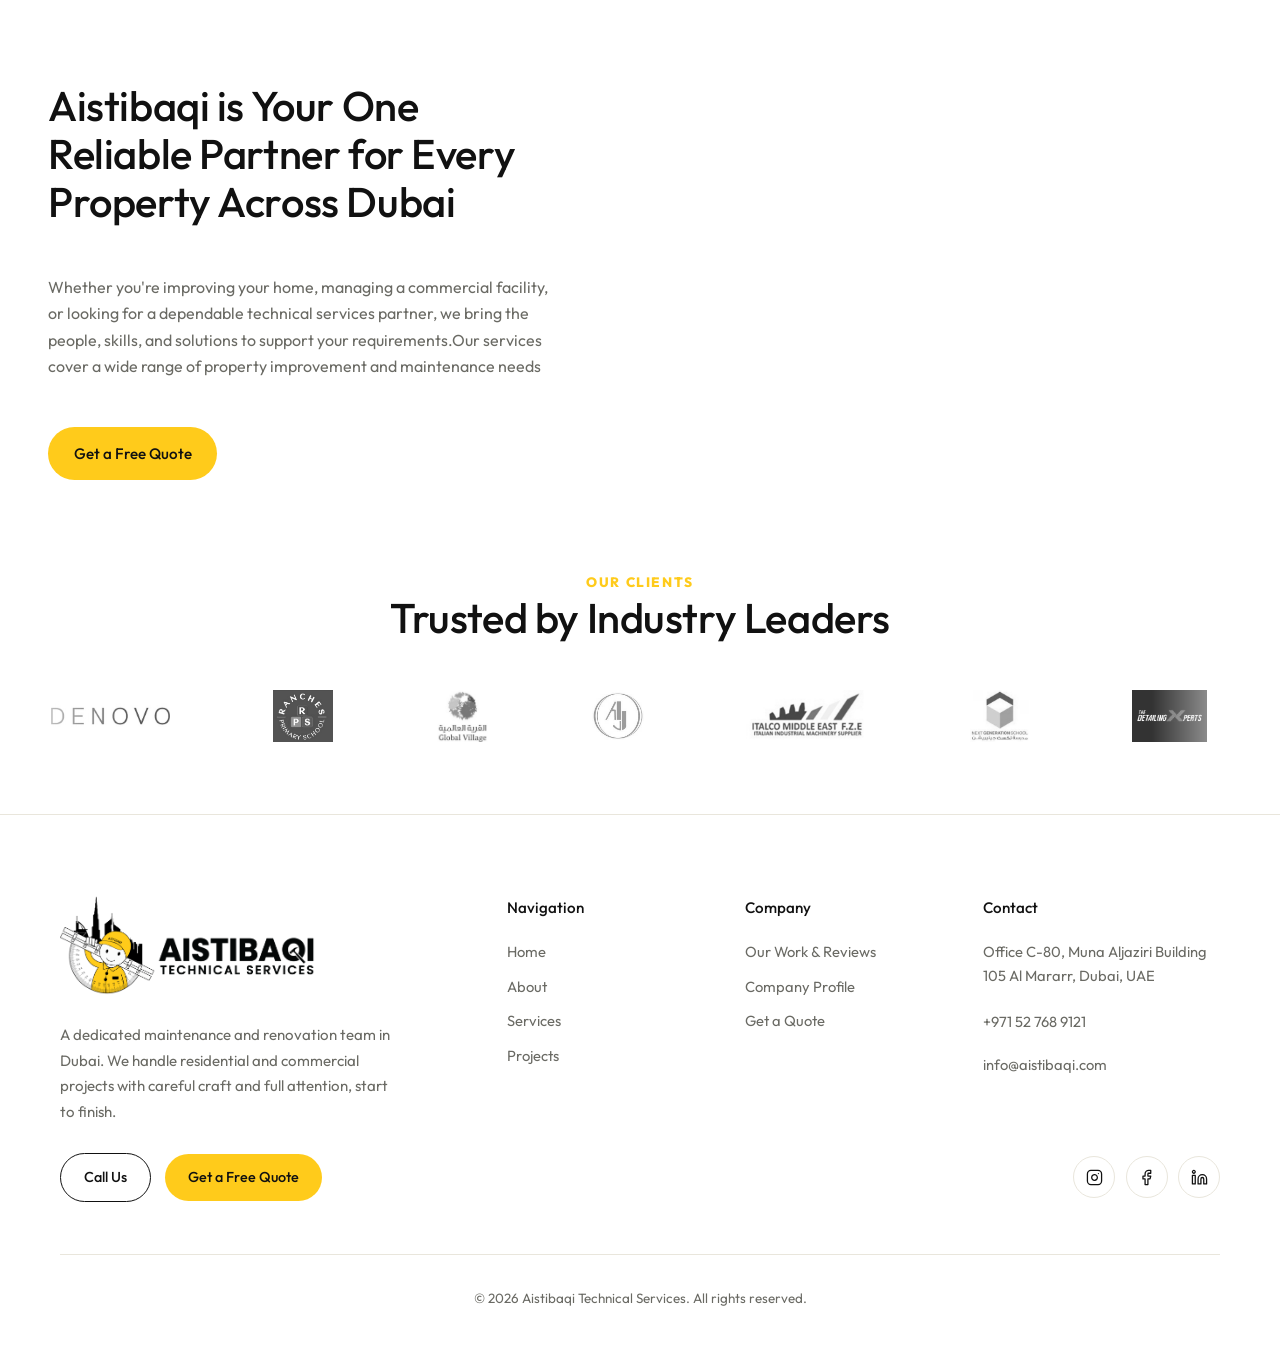
==== commit 7844b3fa: "Add-FooterLink" ====
--- a/about.html
+++ b/about.html
@@ -183,7 +183,7 @@
             <path d="M18 2h-3a5 5 0 0 0-5 5v3H7v4h3v8h4v-8h3l1-4h-4V7a1 1 0 0 1 1-1h3z"></path>
           </svg>
         </a>
-        <a href="https://linkedin.com" target="_blank" rel="noopener" aria-label="LinkedIn">
+        <a href="https://www.linkedin.com/company/aistibaqi/home/" target="_blank" rel="noopener" aria-label="LinkedIn">
           <svg viewBox="0 0 24 24" width="17" height="17" fill="none" stroke="currentColor" stroke-width="1.8" stroke-linecap="round" stroke-linejoin="round" aria-hidden="true">
             <path d="M16 8a6 6 0 0 1 6 6v7h-4v-7a2 2 0 0 0-2-2 2 2 0 0 0-2 2v7h-4v-7a6 6 0 0 1 6-6z"></path>
             <rect x="2" y="9" width="4" height="12"></rect>
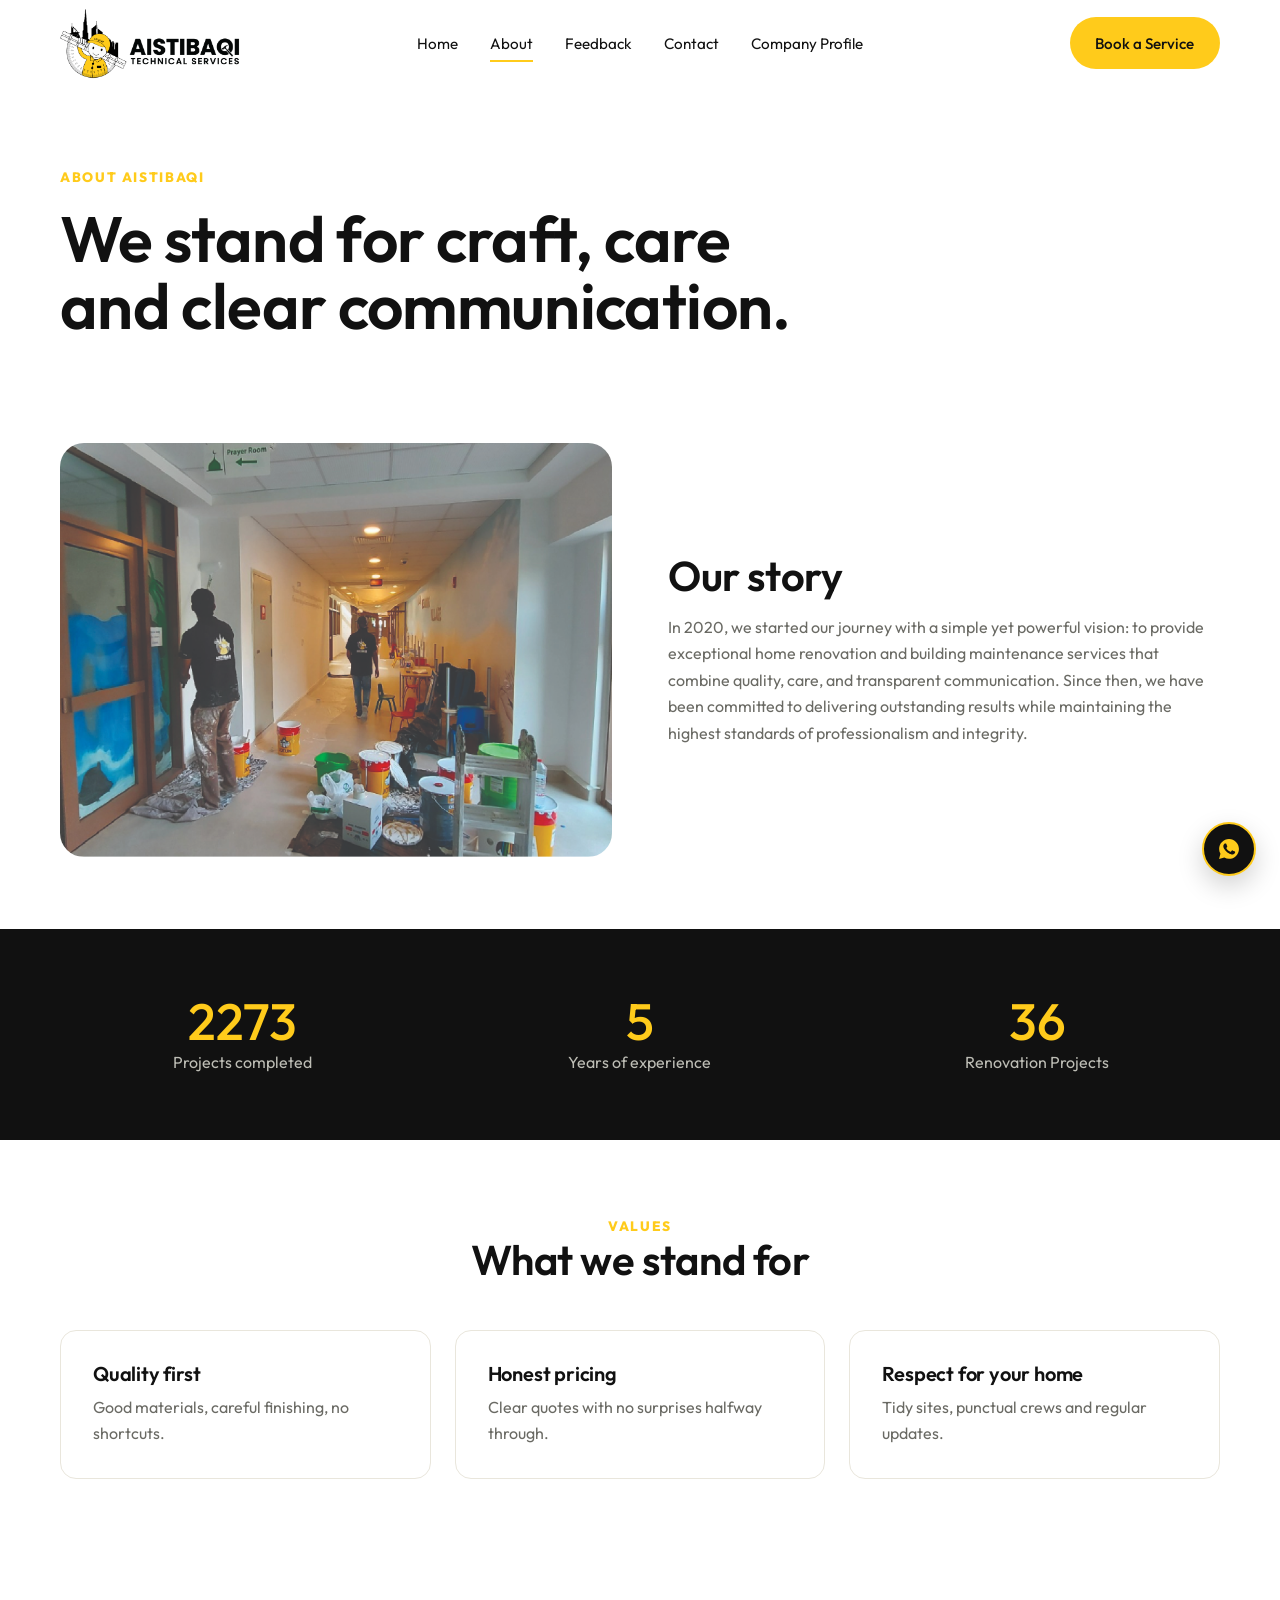
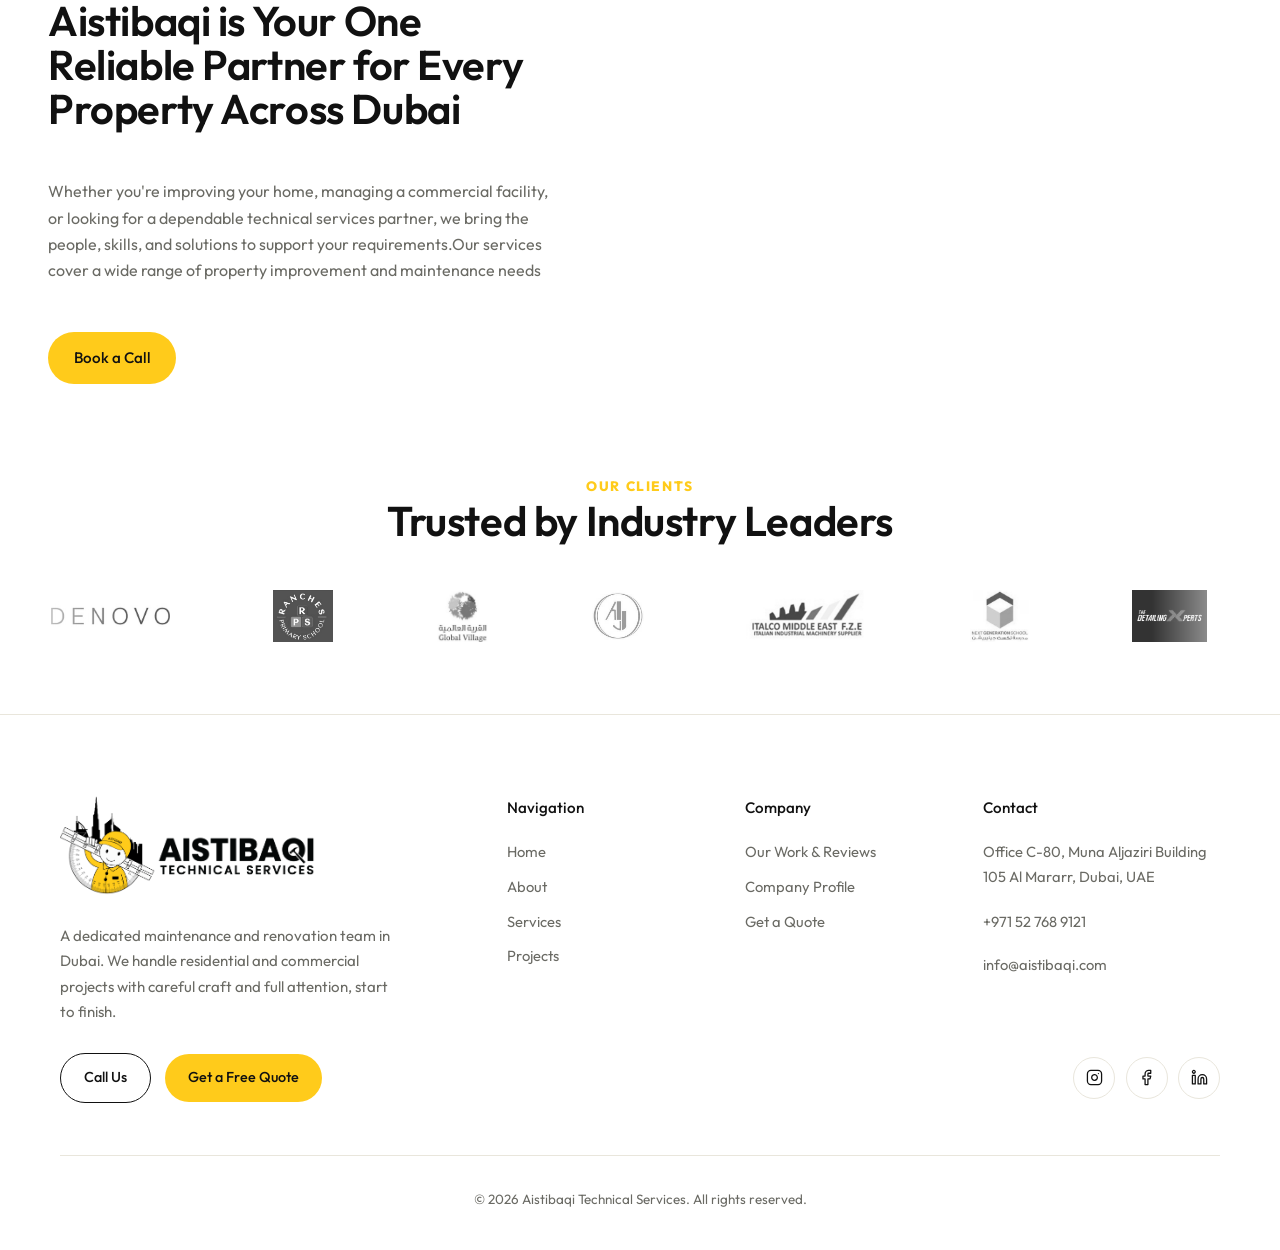
==== commit 127bf03d: "Add-CallPage" ====
--- a/about.html
+++ b/about.html
@@ -74,7 +74,7 @@
   <div style=" padding:3rem 3rem;  max-width: 600px;"><h2>Aistibaqi is Your One Reliable Partner for Every Property Across Dubai</h2>
     <div style="padding: 3rem 0rem"><p>Whether you're improving your home, managing a commercial facility, or looking for a dependable technical services partner, we bring the people, skills, and solutions to support your requirements.Our services cover a wide range of property improvement and maintenance needs</p>
 </div>
-  <a href="contact.html" class="btn btn-yellow">Get a Free Quote</a></div>
+  <a href="call.html" class="btn btn-yellow">Book a Call</a></div>
 </section>
 
 <!-- CLIENT LOGOS -->
@@ -147,7 +147,7 @@
       <div class="footer-col reveal" style="--d:.16s">
         <h4>Company</h4>
         <a href="#reviews">Our Work & Reviews</a>
-        <a href="files/Company-Profile.pdf" target="_blank" rel="noopener">Company Profile</a>
+        <a href="files/company-profile.pdf" target="_blank" rel="noopener">Company Profile</a>
         <a href="contact.html">Get a Quote</a>
       </div>
 
--- a/css/style.css
+++ b/css/style.css
@@ -16,7 +16,7 @@
 .reveal{opacity:0;transform:translateY(26px);transition:opacity .9s var(--ease),transform .9s var(--ease);transition-delay:var(--d,0s)}
 .reveal.in{opacity:1;transform:none}
 
-h1,h2,h3{font-weight:500;line-height:1.15;letter-spacing:-.01em}
+h1,h2,h3{font-weight:600;line-height:1.05;letter-spacing:-.01em}
 h1{font-size:clamp(2.3rem,5.5vw,4rem)}
 h1 em{font-style:normal;background:linear-gradient(transparent 62%,var(--yellow) 62%)}
 h2{font-size:clamp(1.8rem,3.5vw,2.6rem)}
@@ -327,7 +327,7 @@
 
 /* HERO ENDS HERE */
 /* Sections */
-.section{padding:5.5rem 0}
+.section{padding:4.5rem 0}
 .section.alt{background:var(--alt)}
 .section-head{margin-bottom:3rem; text-align:center}
 .section-head span{color:#ffcb1b; margin:0 ;padding: 0; font-weight: 800}
